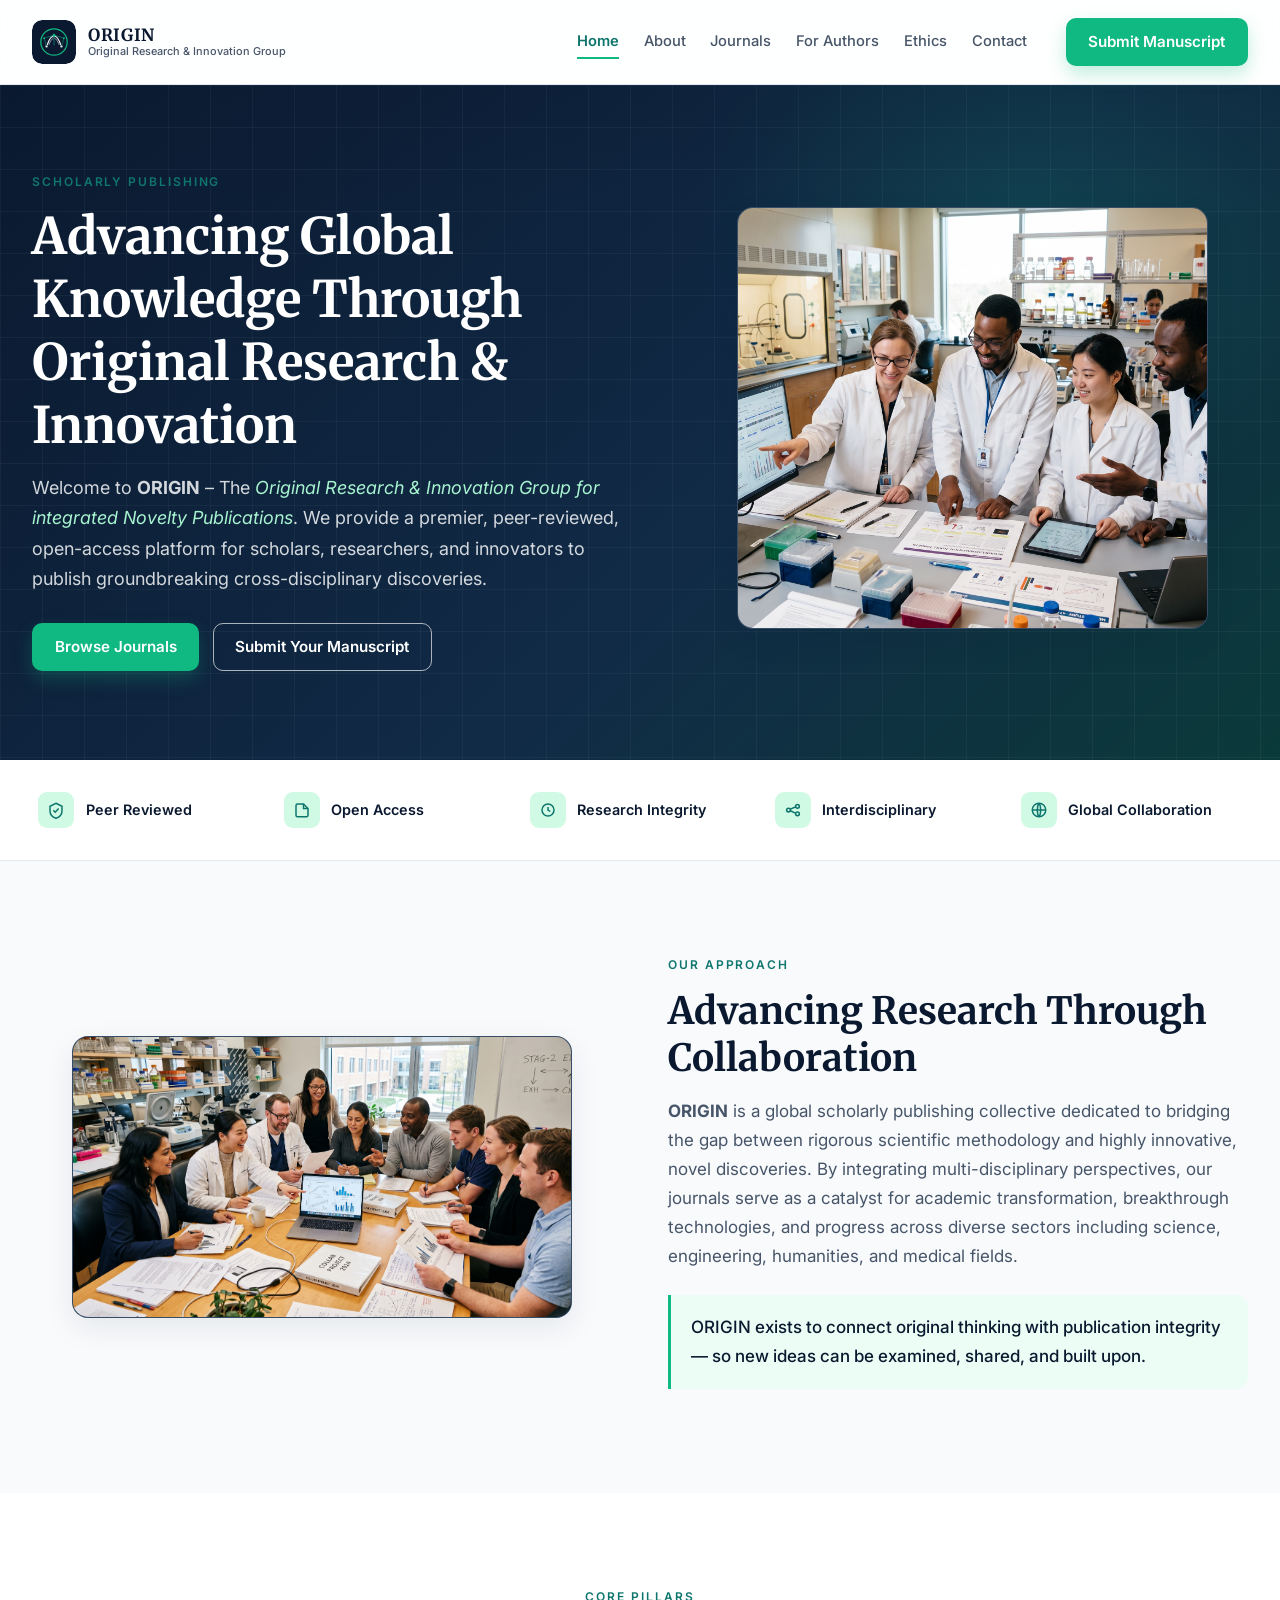
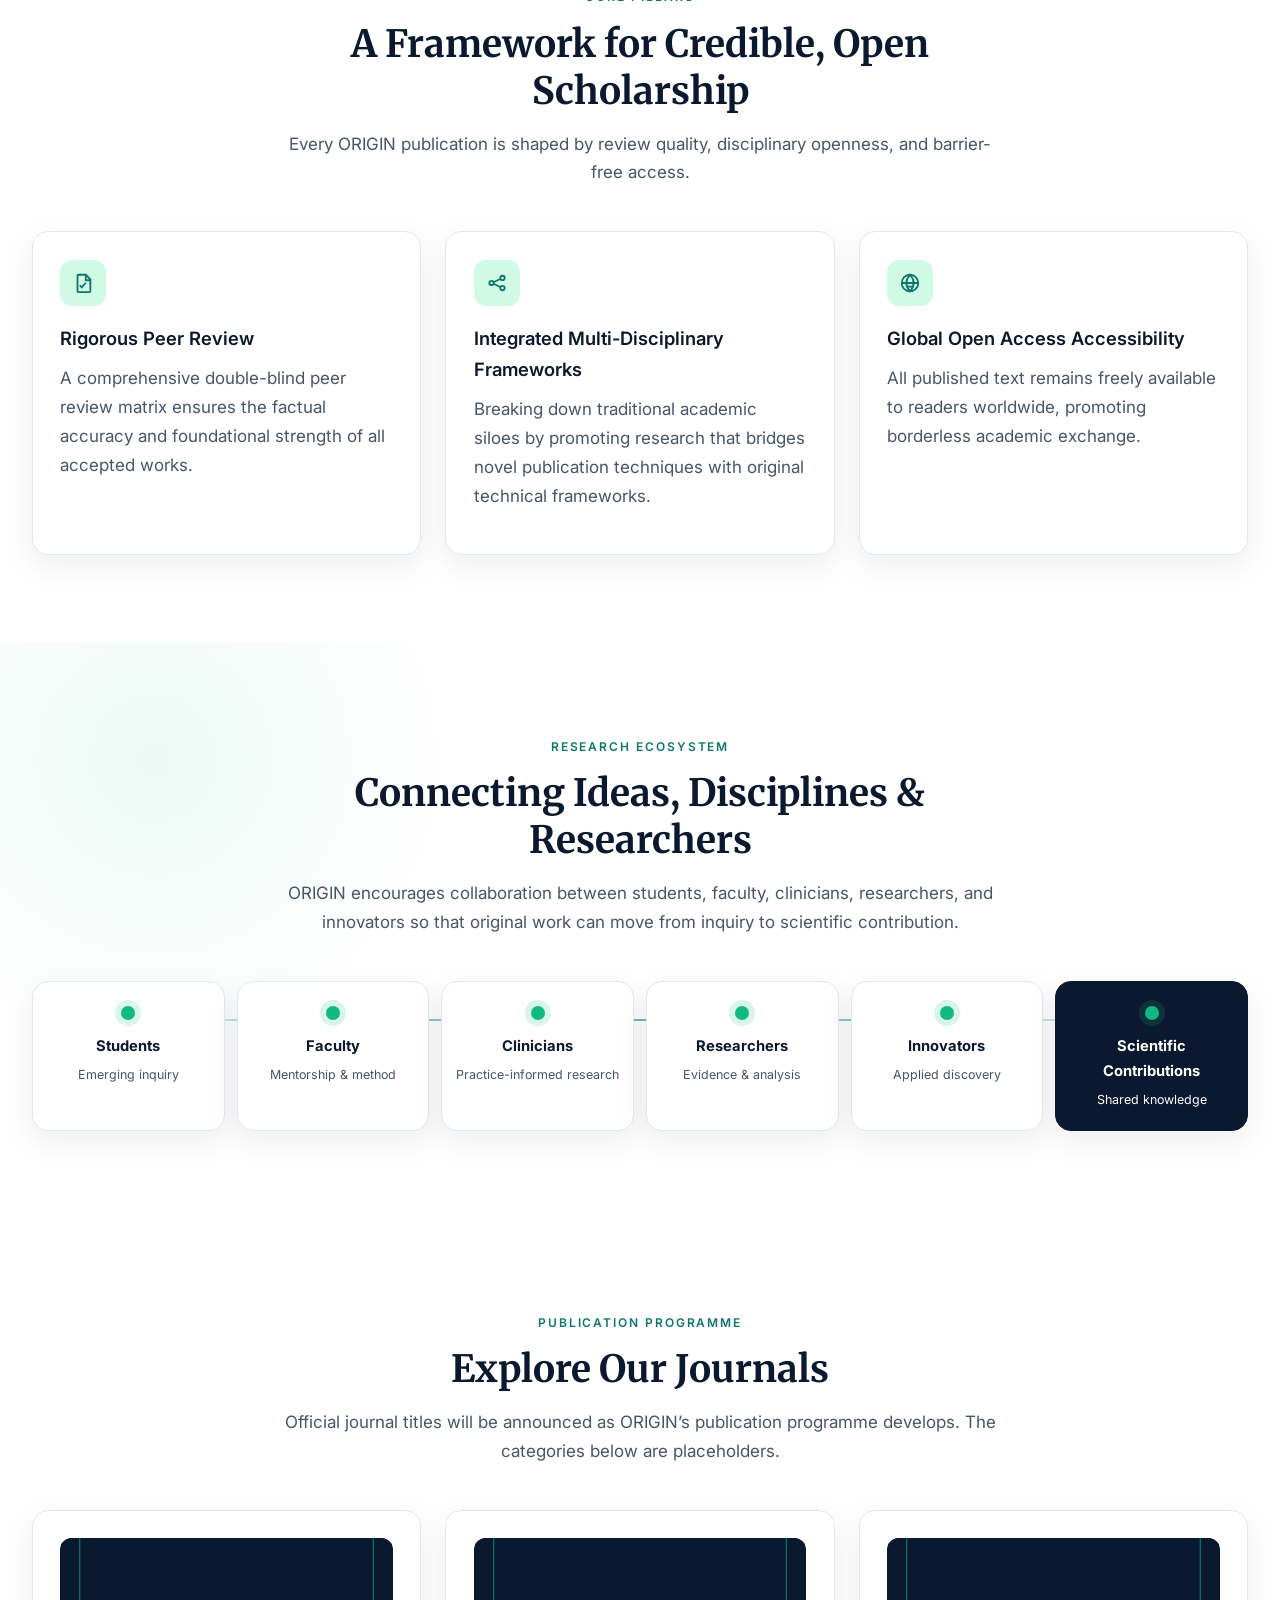
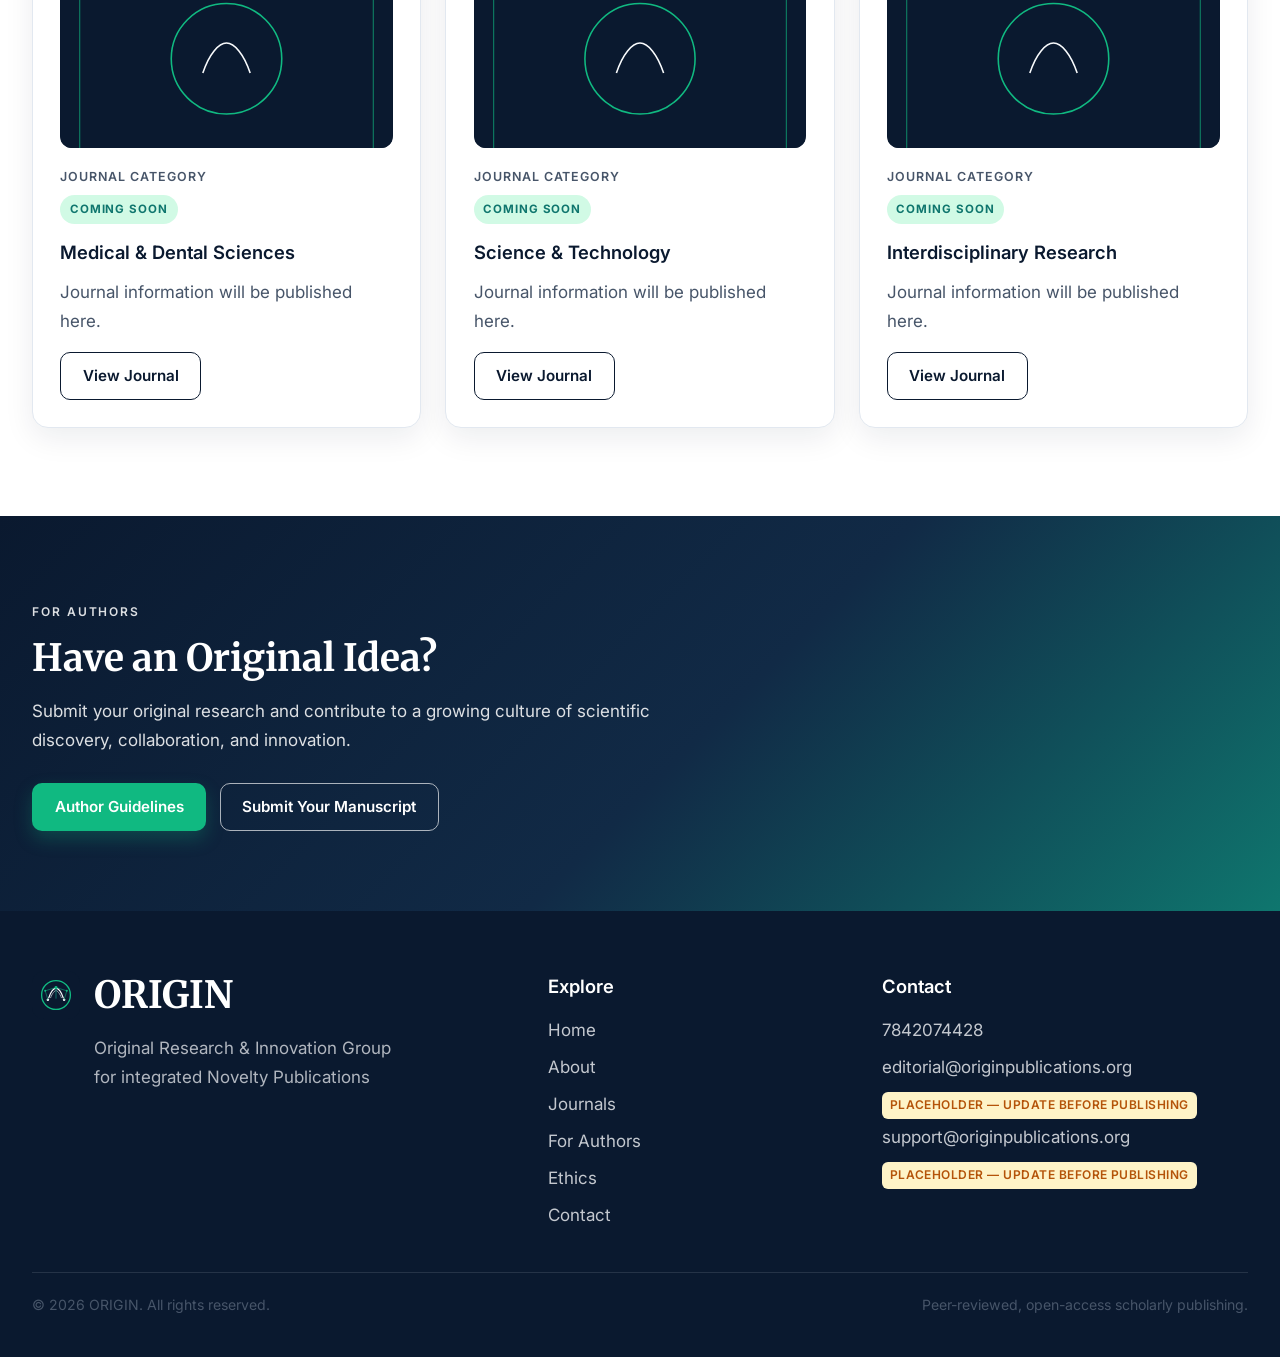
==== index.html @ 681a2d7b "first commit" ====
<!DOCTYPE html>
<html lang="en">
<head>
    <meta charset="UTF-8">
    <meta name="viewport" content="width=device-width, initial-scale=1.0">
    <title>ORIGIN | Original Research &amp; Innovation Group</title>
    <meta name="description" content="ORIGIN is a scholarly publishing collective dedicated to original research, interdisciplinary collaboration, and open-access publication.">
    <link rel="icon" href="assets/logo/origin-logo-placeholder.svg" type="image/svg+xml">
    <link rel="preconnect" href="https://fonts.googleapis.com">
    <link rel="preconnect" href="https://fonts.gstatic.com" crossorigin>
    <link href="https://fonts.googleapis.com/css2?family=Inter:wght@400;500;600;700&family=Merriweather:ital,wght@0,400;0,700;1,400&display=swap" rel="stylesheet">
    <link rel="stylesheet" href="css/style.css">
</head>
<body>
    <a class="skip-link" href="#main">Skip to content</a>
    <header class="site-header">
        <div class="container header-inner">
            <a class="brand" href="index.html">
                <img src="assets/logo/origin-logo-placeholder.svg" width="44" height="44" alt="ORIGIN logo">
                <span class="brand-text">
                    <span class="brand-name">ORIGIN</span>
                    <span class="brand-tagline">Original Research &amp; Innovation Group</span>
                </span>
            </a>
            <button class="nav-toggle" type="button" aria-controls="site-nav" aria-expanded="false" aria-label="Open menu">
                <span class="nav-toggle-bar"></span>
                <span class="nav-toggle-bar"></span>
                <span class="nav-toggle-bar"></span>
            </button>
            <nav class="site-nav" id="site-nav" aria-label="Primary">
                <ul class="nav-list">
                    <li><a href="index.html">Home</a></li>
                    <li><a href="about.html">About</a></li>
                    <li><a href="journals.html">Journals</a></li>
                    <li><a href="authors.html">For Authors</a></li>
                    <li><a href="ethics.html">Ethics</a></li>
                    <li><a href="contact.html">Contact</a></li>
                </ul>
                <a class="btn btn-primary nav-cta" href="contact.html">Submit Manuscript</a>
            </nav>
        </div>
    </header>
    <div class="nav-overlay" aria-hidden="true"></div>

    <main id="main">
        <section class="hero" aria-labelledby="hero-heading">
            <div class="container hero-grid">
                <div class="hero-copy">
                    <p class="eyebrow">Scholarly publishing</p>
                    <h1 id="hero-heading">Advancing Global Knowledge Through Original Research &amp; Innovation</h1>
                    <p class="lede">Welcome to <strong>ORIGIN</strong> – The <em>Original Research &amp; Innovation Group for integrated Novelty Publications</em>. We provide a premier, peer-reviewed, open-access platform for scholars, researchers, and innovators to publish groundbreaking cross-disciplinary discoveries.</p>
                    <div class="hero-actions">
                        <a class="btn btn-primary" href="journals.html">Browse Journals</a>
                        <a class="btn btn-secondary" href="contact.html">Submit Your Manuscript</a>
                    </div>
                </div>
                <div class="hero-visual">
                    <figure class="media-frame">
                        <img src="assets/images/hero-research.png" width="960" height="720" alt="International researchers collaborating in a modern scientific research environment, representing discovery, innovation and academic collaboration." loading="eager">
                    </figure>
                </div>
            </div>
        </section>

        <section class="trust-strip" aria-label="Publishing principles">
            <div class="container trust-grid">
                <div class="trust-item">
                    <span class="trust-icon" aria-hidden="true">
                        <svg viewBox="0 0 24 24" fill="none" stroke="currentColor" stroke-width="2"><path d="M12 3l8 4v6c0 5-3.5 8.5-8 10-4.5-1.5-8-5-8-10V7l8-4z"/><path d="M8.5 12.5l2.5 2.5 4.5-5"/></svg>
                    </span>
                    Peer Reviewed
                </div>
                <div class="trust-item">
                    <span class="trust-icon" aria-hidden="true">
                        <svg viewBox="0 0 24 24" fill="none" stroke="currentColor" stroke-width="2"><path d="M4 19V6a2 2 0 012-2h8l6 6v9a2 2 0 01-2 2H6a2 2 0 01-2-2z"/><path d="M14 4v6h6"/></svg>
                    </span>
                    Open Access
                </div>
                <div class="trust-item">
                    <span class="trust-icon" aria-hidden="true">
                        <svg viewBox="0 0 24 24" fill="none" stroke="currentColor" stroke-width="2"><circle cx="12" cy="12" r="8"/><path d="M12 8v4l3 2"/></svg>
                    </span>
                    Research Integrity
                </div>
                <div class="trust-item">
                    <span class="trust-icon" aria-hidden="true">
                        <svg viewBox="0 0 24 24" fill="none" stroke="currentColor" stroke-width="2"><circle cx="6" cy="12" r="2.5"/><circle cx="18" cy="7" r="2.5"/><circle cx="18" cy="17" r="2.5"/><path d="M8.3 11l7-3.2M8.3 13l7 3.2"/></svg>
                    </span>
                    Interdisciplinary
                </div>
                <div class="trust-item">
                    <span class="trust-icon" aria-hidden="true">
                        <svg viewBox="0 0 24 24" fill="none" stroke="currentColor" stroke-width="2"><circle cx="12" cy="12" r="9"/><path d="M3 12h18M12 3c3 3.5 3 14.5 0 18M12 3c-3 3.5-3 14.5 0 18"/></svg>
                    </span>
                    Global Collaboration
                </div>
            </div>
        </section>

        <section class="section" aria-labelledby="about-heading">
            <div class="container split">
                <figure class="media-frame reveal">
                    <img src="assets/images/collaboration.png" width="880" height="640" loading="lazy" alt="Researchers, faculty, clinicians and students collaborating around scientific documents and digital research tools.">
                </figure>
                <div class="reveal">
                    <p class="eyebrow">Our approach</p>
                    <h2 id="about-heading">Advancing Research Through Collaboration</h2>
                    <p><strong>ORIGIN</strong> is a global scholarly publishing collective dedicated to bridging the gap between rigorous scientific methodology and highly innovative, novel discoveries. By integrating multi-disciplinary perspectives, our journals serve as a catalyst for academic transformation, breakthrough technologies, and progress across diverse sectors including science, engineering, humanities, and medical fields.</p>
                    <p class="highlight-box">ORIGIN exists to connect original thinking with publication integrity — so new ideas can be examined, shared, and built upon.</p>
                </div>
            </div>
        </section>

        <section class="section section-alt" aria-labelledby="pillars-heading">
            <div class="container">
                <div class="section-header centered reveal">
                    <p class="eyebrow">Core pillars</p>
                    <h2 id="pillars-heading">A Framework for Credible, Open Scholarship</h2>
                    <p>Every ORIGIN publication is shaped by review quality, disciplinary openness, and barrier-free access.</p>
                </div>
                <div class="card-grid">
                    <article class="card reveal">
                        <div class="card-icon" aria-hidden="true">
                            <svg viewBox="0 0 24 24" fill="none" stroke="currentColor" stroke-width="2"><path d="M7 3h8l5 5v13a1 1 0 01-1 1H7a1 1 0 01-1-1V4a1 1 0 011-1z"/><path d="M15 3v6h6M8.5 14.5l2.2 2.2 4.3-5"/></svg>
                        </div>
                        <h3>Rigorous Peer Review</h3>
                        <p>A comprehensive double-blind peer review matrix ensures the factual accuracy and foundational strength of all accepted works.</p>
                    </article>
                    <article class="card reveal">
                        <div class="card-icon" aria-hidden="true">
                            <svg viewBox="0 0 24 24" fill="none" stroke="currentColor" stroke-width="2"><circle cx="6" cy="12" r="2.4"/><circle cx="18" cy="6.5" r="2.4"/><circle cx="18" cy="17.5" r="2.4"/><path d="M8.2 11.2l7.2-3.6M8.2 12.8l7.2 3.6"/></svg>
                        </div>
                        <h3>Integrated Multi-Disciplinary Frameworks</h3>
                        <p>Breaking down traditional academic siloes by promoting research that bridges novel publication techniques with original technical frameworks.</p>
                    </article>
                    <article class="card reveal">
                        <div class="card-icon" aria-hidden="true">
                            <svg viewBox="0 0 24 24" fill="none" stroke="currentColor" stroke-width="2"><circle cx="12" cy="12" r="9"/><path d="M3 12h18M12 3c2.8 3.2 4 7 4 9s-1.2 5.8-4 9c-2.8-3.2-4-7-4-9s1.2-5.8 4-9z"/><path d="M8 16h8"/></svg>
                        </div>
                        <h3>Global Open Access Accessibility</h3>
                        <p>All published text remains freely available to readers worldwide, promoting borderless academic exchange.</p>
                    </article>
                </div>
            </div>
        </section>

        <section class="section ecosystem" aria-labelledby="ecosystem-heading">
            <div class="container">
                <div class="section-header centered reveal">
                    <p class="eyebrow">Research ecosystem</p>
                    <h2 id="ecosystem-heading">Connecting Ideas, Disciplines &amp; Researchers</h2>
                    <p>ORIGIN encourages collaboration between students, faculty, clinicians, researchers, and innovators so that original work can move from inquiry to scientific contribution.</p>
                </div>
                <div class="network reveal" role="list">
                    <div class="node" role="listitem">
                        <span class="node-dot" aria-hidden="true"></span>
                        <strong>Students</strong>
                        <span>Emerging inquiry</span>
                    </div>
                    <div class="node" role="listitem">
                        <span class="node-dot" aria-hidden="true"></span>
                        <strong>Faculty</strong>
                        <span>Mentorship &amp; method</span>
                    </div>
                    <div class="node" role="listitem">
                        <span class="node-dot" aria-hidden="true"></span>
                        <strong>Clinicians</strong>
                        <span>Practice-informed research</span>
                    </div>
                    <div class="node" role="listitem">
                        <span class="node-dot" aria-hidden="true"></span>
                        <strong>Researchers</strong>
                        <span>Evidence &amp; analysis</span>
                    </div>
                    <div class="node" role="listitem">
                        <span class="node-dot" aria-hidden="true"></span>
                        <strong>Innovators</strong>
                        <span>Applied discovery</span>
                    </div>
                    <div class="node node-end" role="listitem">
                        <span class="node-dot" aria-hidden="true"></span>
                        <strong>Scientific Contributions</strong>
                        <span>Shared knowledge</span>
                    </div>
                </div>
            </div>
        </section>

        <section class="section section-alt" aria-labelledby="journals-heading">
            <div class="container">
                <div class="section-header centered reveal">
                    <p class="eyebrow">Publication programme</p>
                    <h2 id="journals-heading">Explore Our Journals</h2>
                    <p>Official journal titles will be announced as ORIGIN’s publication programme develops. The categories below are placeholders.</p>
                </div>
                <div class="card-grid">
                    <article class="card reveal">
                        <div class="journal-cover">
                            <img src="assets/images/journal-cover-placeholder.svg" width="420" height="560" loading="lazy" alt="Placeholder journal cover for Medical and Dental Sciences.">
                        </div>
                        <p class="card-meta">Journal category</p>
                        <span class="coming-soon">Coming Soon</span>
                        <h3>Medical &amp; Dental Sciences</h3>
                        <p>Journal information will be published here.</p>
                        <a class="btn btn-outline" href="journals.html">View Journal</a>
                    </article>
                    <article class="card reveal">
                        <div class="journal-cover">
                            <img src="assets/images/journal-cover-placeholder.svg" width="420" height="560" loading="lazy" alt="Placeholder journal cover for Science and Technology.">
                        </div>
                        <p class="card-meta">Journal category</p>
                        <span class="coming-soon">Coming Soon</span>
                        <h3>Science &amp; Technology</h3>
                        <p>Journal information will be published here.</p>
                        <a class="btn btn-outline" href="journals.html">View Journal</a>
                    </article>
                    <article class="card reveal">
                        <div class="journal-cover">
                            <img src="assets/images/journal-cover-placeholder.svg" width="420" height="560" loading="lazy" alt="Placeholder journal cover for Interdisciplinary Research.">
                        </div>
                        <p class="card-meta">Journal category</p>
                        <span class="coming-soon">Coming Soon</span>
                        <h3>Interdisciplinary Research</h3>
                        <p>Journal information will be published here.</p>
                        <a class="btn btn-outline" href="journals.html">View Journal</a>
                    </article>
                </div>
            </div>
        </section>

        <section class="cta-band" aria-labelledby="cta-heading">
            <div class="container reveal">
                <p class="eyebrow">For authors</p>
                <h2 id="cta-heading">Have an Original Idea?</h2>
                <p>Submit your original research and contribute to a growing culture of scientific discovery, collaboration, and innovation.</p>
                <div class="cta-actions">
                    <a class="btn btn-primary" href="authors.html">Author Guidelines</a>
                    <a class="btn btn-secondary" href="contact.html">Submit Your Manuscript</a>
                </div>
            </div>
        </section>
    </main>

    <footer class="site-footer">
        <div class="container footer-grid">
            <div>
                <div class="footer-brand">
                    <img src="assets/logo/origin-logo-placeholder.svg" width="48" height="48" alt="">
                    <div>
                        <h2>ORIGIN</h2>
                        <p>Original Research &amp; Innovation Group<br>for integrated Novelty Publications</p>
                    </div>
                </div>
            </div>
            <div>
                <h3>Explore</h3>
                <ul class="footer-links">
                    <li><a href="index.html">Home</a></li>
                    <li><a href="about.html">About</a></li>
                    <li><a href="journals.html">Journals</a></li>
                    <li><a href="authors.html">For Authors</a></li>
                    <li><a href="ethics.html">Ethics</a></li>
                    <li><a href="contact.html">Contact</a></li>
                </ul>
            </div>
            <div>
                <h3>Contact</h3>
                <ul class="footer-contact">
                    <li><a href="tel:7842074428">7842074428</a></li>
                    <li><a href="mailto:editorial@originpublications.org">editorial@originpublications.org</a> <span class="placeholder-note">Placeholder — update before publishing</span></li>
                    <li><a href="mailto:support@originpublications.org">support@originpublications.org</a> <span class="placeholder-note">Placeholder — update before publishing</span></li>
                </ul>
            </div>
        </div>
        <div class="container footer-bottom">
            <p>&copy; 2026 ORIGIN. All rights reserved.</p>
            <p>Peer-reviewed, open-access scholarly publishing.</p>
        </div>
    </footer>
    <script src="js/script.js"></script>
</body>
</html>
---- css/style.css ----
/* ==========================================================================
   ORIGIN — Original Research & Innovation Group
   Academic publishing design system
   ========================================================================== */

:root {
    --primary: #0A192F;
    --secondary: #112A46;
    --accent: #10B981;
    --teal: #0F766E;
    --background: #F8FAFC;
    --white: #FFFFFF;
    --text: #0F172A;
    --muted: #475569;
    --border: #E2E8F0;
    --accent-soft: #D1FAE5;
    --header-h: 84px;
    --radius: 16px;
    --shadow: 0 10px 30px rgba(10, 25, 47, 0.08);
    --shadow-hover: 0 16px 40px rgba(10, 25, 47, 0.14);
    --font-ui: "Inter", Arial, Helvetica, sans-serif;
    --font-editorial: "Merriweather", Georgia, serif;
    --max: 1680px;
    --ease: 0.22s ease;
}

*,
*::before,
*::after {
    box-sizing: border-box;
}

html {
    scroll-behavior: smooth;
    width: 100%;
    max-width: 100%;
}

body {
    margin: 0;
    font-family: var(--font-ui);
    font-size: 1.0625rem;
    line-height: 1.7;
    color: var(--text);
    background: var(--background);
    min-height: 100%;
    width: 100%;
    max-width: 100%;
}

img {
    max-width: 100%;
    height: auto;
    display: block;
}

a {
    color: var(--teal);
    text-decoration: none;
}

a:hover {
    color: var(--accent);
}

:focus-visible {
    outline: 3px solid var(--accent);
    outline-offset: 3px;
}

.skip-link {
    position: absolute;
    left: 1rem;
    top: -4rem;
    z-index: 2000;
    background: var(--accent);
    color: var(--primary);
    font-weight: 600;
    padding: 0.7rem 1rem;
    border-radius: 8px;
}

.skip-link:focus {
    top: 1rem;
    color: var(--primary);
}

.container {
    width: min(100% - 4rem, var(--max));
    margin-inline: auto;
    padding: 0;
}

.section {
    width: 100%;
    padding: 5.5rem 0;
}

.section-alt {
    background: var(--white);
}

.section-header {
    max-width: 720px;
    margin-bottom: 2.75rem;
}

.section-header.centered {
    margin-left: auto;
    margin-right: auto;
    text-align: center;
}

.eyebrow {
    display: inline-block;
    font-family: var(--font-ui);
    font-size: 0.75rem;
    font-weight: 600;
    letter-spacing: 0.16em;
    text-transform: uppercase;
    color: var(--teal);
    margin-bottom: 0.75rem;
}

h1,
h2,
.editorial {
    font-family: var(--font-editorial);
    font-weight: 700;
    line-height: 1.25;
    color: var(--primary);
}

h1 {
    font-size: clamp(2rem, 4vw, 3.15rem);
    margin: 0 0 1rem;
}

h2 {
    font-size: clamp(1.6rem, 3vw, 2.35rem);
    margin: 0 0 1rem;
}

h3 {
    font-family: var(--font-ui);
    font-size: 1.15rem;
    font-weight: 600;
    margin: 0 0 0.6rem;
    color: var(--primary);
}

p {
    margin: 0 0 1rem;
    color: var(--muted);
}

.lede {
    font-size: 1.125rem;
    max-width: 46rem;
}

/* --------------------------------------------------------------------------
   Buttons
   -------------------------------------------------------------------------- */

.btn {
    display: inline-flex;
    align-items: center;
    justify-content: center;
    gap: 0.5rem;
    min-height: 48px;
    padding: 0.75rem 1.35rem;
    border-radius: 10px;
    border: 1.5px solid transparent;
    font-family: var(--font-ui);
    font-size: 0.95rem;
    font-weight: 600;
    line-height: 1.2;
    cursor: pointer;
    transition: background var(--ease), color var(--ease), border-color var(--ease), transform var(--ease), box-shadow var(--ease);
}

.btn:hover {
    transform: translateY(-1px);
}

.btn-primary {
    background: var(--accent);
    color: var(--white);
    box-shadow: 0 8px 18px rgba(16, 185, 129, 0.25);
}

.btn-primary:hover {
    background: #059669;
    color: var(--white);
}

.btn-secondary {
    background: transparent;
    color: var(--white);
    border-color: rgba(255, 255, 255, 0.65);
}

.btn-secondary:hover {
    background: rgba(255, 255, 255, 0.08);
    color: var(--white);
}

.btn-outline {
    background: transparent;
    color: var(--primary);
    border-color: var(--primary);
}

.btn-outline:hover {
    background: var(--primary);
    color: var(--white);
}

.btn-ghost {
    background: var(--white);
    color: var(--primary);
    border-color: var(--border);
}

.hero-actions,
.cta-actions {
    display: flex;
    flex-wrap: wrap;
    gap: 0.85rem;
    margin-top: 1.75rem;
}

/* --------------------------------------------------------------------------
   Header
   -------------------------------------------------------------------------- */

.site-header {
    position: sticky;
    top: 0;
    z-index: 1200;
    width: 100%;
    min-height: var(--header-h);
    background: rgba(255, 255, 255, 0.86);
    backdrop-filter: blur(16px);
    -webkit-backdrop-filter: blur(16px);
    border-bottom: 1px solid var(--border);
}

.header-inner {
    display: flex;
    align-items: center;
    justify-content: space-between;
    gap: 1.5rem;
    min-height: var(--header-h);
}

.brand {
    display: flex;
    align-items: center;
    gap: 0.75rem;
    color: var(--primary);
    flex-shrink: 0;
}

.brand:hover {
    color: var(--primary);
}

.brand img,
.brand-mark {
    width: 44px;
    height: 44px;
    border-radius: 10px;
}

.brand-text {
    display: flex;
    flex-direction: column;
    line-height: 1.15;
}

.brand-name {
    font-family: var(--font-editorial);
    font-size: 1.05rem;
    font-weight: 700;
    letter-spacing: 0.04em;
}

.brand-tagline {
    font-size: 0.68rem;
    color: var(--muted);
    font-weight: 500;
    max-width: 14rem;
}

.nav-toggle {
    display: none;
    width: 44px;
    height: 44px;
    border: 1px solid var(--border);
    border-radius: 10px;
    background: var(--white);
    cursor: pointer;
    padding: 0;
    align-items: center;
    justify-content: center;
    flex-direction: column;
    gap: 5px;
}

.nav-toggle-bar {
    display: block;
    width: 18px;
    height: 2px;
    background: var(--primary);
    transition: transform var(--ease), opacity var(--ease);
}

.nav-toggle[aria-expanded="true"] .nav-toggle-bar:nth-child(1) {
    transform: translateY(7px) rotate(45deg);
}

.nav-toggle[aria-expanded="true"] .nav-toggle-bar:nth-child(2) {
    opacity: 0;
}

.nav-toggle[aria-expanded="true"] .nav-toggle-bar:nth-child(3) {
    transform: translateY(-7px) rotate(-45deg);
}

.site-nav {
    display: flex;
    align-items: center;
    gap: 1.75rem;
}

.nav-list {
    display: flex;
    align-items: center;
    gap: 0.15rem;
    list-style: none;
    margin: 0;
    padding: 0;
}

.nav-list a {
    position: relative;
    display: inline-block;
    padding: 0.55rem 0.7rem;
    color: var(--muted);
    font-size: 0.92rem;
    font-weight: 500;
}

.nav-list a::after {
    content: "";
    position: absolute;
    left: 0.7rem;
    right: 0.7rem;
    bottom: 0.3rem;
    height: 2px;
    background: var(--accent);
    transform: scaleX(0);
    transform-origin: left;
    transition: transform var(--ease);
}

.nav-list a:hover,
.nav-list a:focus-visible {
    color: var(--primary);
}

.nav-list a:hover::after,
.nav-list a[aria-current="page"]::after {
    transform: scaleX(1);
}

.nav-list a[aria-current="page"] {
    color: var(--teal);
    font-weight: 600;
}

.nav-cta {
    white-space: nowrap;
}

.nav-overlay {
    display: none;
}

/* --------------------------------------------------------------------------
   Page heroes
   -------------------------------------------------------------------------- */

.hero,
.page-hero {
    width: 100%;
    background:
        linear-gradient(180deg, rgba(10, 25, 47, 0.15), transparent 18%),
        radial-gradient(circle at 80% 20%, rgba(16, 185, 129, 0.16), transparent 28%),
        linear-gradient(135deg, var(--primary) 0%, var(--secondary) 58%, #0b3a3a 100%);
    color: var(--white);
}

.hero {
    min-height: 75vh;
    display: flex;
    align-items: center;
    padding: 4.5rem 0 5rem;
    position: relative;
    overflow: hidden;
}

.hero::before {
    content: "";
    position: absolute;
    inset: 0;
    background-image:
        linear-gradient(rgba(255, 255, 255, 0.04) 1px, transparent 1px),
        linear-gradient(90deg, rgba(255, 255, 255, 0.04) 1px, transparent 1px);
    background-size: 42px 42px;
    pointer-events: none;
}

.hero-grid {
    position: relative;
    display: grid;
    grid-template-columns: minmax(0, 1.05fr) minmax(0, 0.95fr);
    gap: 3.5rem;
    align-items: center;
}

.hero-grid > *,
.split > *,
.card,
.media-frame {
    min-width: 0;
}

.hero h1,
.page-hero h1 {
    color: var(--white);
}

.hero .lede,
.page-hero .lede {
    color: rgba(248, 250, 252, 0.84);
}

.hero em {
    font-style: italic;
    color: #a7f3d0;
}

.page-hero {
    padding: 4.25rem 0 3.5rem;
}

.page-hero .container {
    max-width: 980px;
}

/* --------------------------------------------------------------------------
   Media frames
   -------------------------------------------------------------------------- */

.media-frame {
    position: relative;
    border-radius: var(--radius);
    overflow: hidden;
    border: 1px solid rgba(226, 232, 240, 0.18);
    box-shadow: var(--shadow);
    background: var(--secondary);
}

.media-frame img {
    width: 100%;
    height: 100%;
    object-fit: cover;
    min-height: 280px;
    transition: transform 0.6s ease;
}

.media-frame:hover img {
    transform: scale(1.04);
}

.hero-visual .media-frame img {
    min-height: 420px;
}

/* --------------------------------------------------------------------------
   Trust strip
   -------------------------------------------------------------------------- */

.trust-strip {
    width: 100%;
    background: var(--white);
    border-bottom: 1px solid var(--border);
}

.trust-grid {
    display: grid;
    grid-template-columns: repeat(5, minmax(0, 1fr));
    gap: 0.75rem;
    padding: 1.35rem 0;
}

.trust-item {
    display: flex;
    align-items: center;
    gap: 0.7rem;
    padding: 0.65rem 0.4rem;
    font-size: 0.9rem;
    font-weight: 600;
    color: var(--primary);
}

.trust-icon {
    width: 36px;
    height: 36px;
    flex-shrink: 0;
    border-radius: 9px;
    background: var(--accent-soft);
    color: var(--teal);
    display: grid;
    place-items: center;
}

.trust-icon svg {
    width: 18px;
    height: 18px;
}

/* --------------------------------------------------------------------------
   Split / about
   -------------------------------------------------------------------------- */

.split {
    display: grid;
    grid-template-columns: minmax(0, 1fr) minmax(0, 1fr);
    gap: 3.5rem;
    align-items: center;
}

.highlight-box {
    margin-top: 1.5rem;
    padding: 1.15rem 1.25rem;
    border-left: 3px solid var(--accent);
    background: #ECFDF5;
    border-radius: 0 12px 12px 0;
    color: var(--primary);
    font-weight: 500;
}

/* --------------------------------------------------------------------------
   Cards
   -------------------------------------------------------------------------- */

.card-grid {
    display: grid;
    grid-template-columns: repeat(3, minmax(0, 1fr));
    gap: 1.5rem;
}

.card {
    background: var(--white);
    border: 1px solid var(--border);
    border-radius: var(--radius);
    box-shadow: var(--shadow);
    padding: 1.7rem;
    transition: transform var(--ease), box-shadow var(--ease);
}

.card:hover {
    transform: translateY(-4px);
    box-shadow: var(--shadow-hover);
}

.card-icon {
    width: 46px;
    height: 46px;
    border-radius: 12px;
    background: var(--accent-soft);
    color: var(--teal);
    display: grid;
    place-items: center;
    margin-bottom: 1.1rem;
}

.card-icon svg {
    width: 22px;
    height: 22px;
}

.coming-soon {
    display: inline-block;
    font-size: 0.72rem;
    font-weight: 700;
    letter-spacing: 0.08em;
    text-transform: uppercase;
    color: var(--teal);
    background: var(--accent-soft);
    padding: 0.28rem 0.6rem;
    border-radius: 999px;
    margin-bottom: 0.85rem;
}

.journal-cover {
    border-radius: 12px;
    overflow: hidden;
    margin-bottom: 1.1rem;
    background: var(--primary);
}

.journal-cover img {
    width: 100%;
    height: 210px;
    object-fit: cover;
}

.card-meta {
    font-size: 0.78rem;
    letter-spacing: 0.08em;
    text-transform: uppercase;
    color: var(--muted);
    font-weight: 600;
    margin-bottom: 0.35rem;
}

/* --------------------------------------------------------------------------
   Ecosystem network
   -------------------------------------------------------------------------- */

.ecosystem {
    background:
        radial-gradient(circle at 12% 20%, rgba(16, 185, 129, 0.08), transparent 24%),
        var(--white);
}

.network {
    display: grid;
    grid-template-columns: repeat(6, minmax(0, 1fr));
    gap: 0.75rem;
    position: relative;
}

.network::before {
    content: "";
    position: absolute;
    left: 4%;
    right: 4%;
    top: 38px;
    height: 2px;
    background: linear-gradient(90deg, transparent, var(--accent), var(--teal), var(--accent), transparent);
    opacity: 0.55;
}

.node {
    position: relative;
    z-index: 1;
    text-align: center;
    background: var(--white);
    border: 1px solid var(--border);
    border-radius: var(--radius);
    padding: 1.15rem 0.7rem 1.2rem;
    box-shadow: var(--shadow);
}

.node-dot {
    width: 14px;
    height: 14px;
    margin: 0 auto 0.85rem;
    border-radius: 50%;
    background: var(--accent);
    box-shadow: 0 0 0 6px rgba(16, 185, 129, 0.16);
}

.node strong {
    display: block;
    font-size: 0.92rem;
    color: var(--primary);
}

.node span {
    display: block;
    margin-top: 0.35rem;
    font-size: 0.78rem;
    color: var(--muted);
}

.node-end {
    background: var(--primary);
    border-color: var(--primary);
}

.node-end strong,
.node-end span {
    color: var(--white);
}

.node-end .node-dot {
    background: var(--accent);
}

/* --------------------------------------------------------------------------
   CTA band
   -------------------------------------------------------------------------- */

.cta-band {
    width: 100%;
    background:
        linear-gradient(135deg, var(--primary), var(--secondary) 55%, var(--teal));
    color: var(--white);
    padding: 5rem 0;
}

.cta-band h2,
.cta-band p {
    color: var(--white);
}

.cta-band p {
    opacity: 0.86;
    max-width: 40rem;
}

/* --------------------------------------------------------------------------
   Quotes / mission / vision
   -------------------------------------------------------------------------- */

.quote-card {
    background: var(--white);
    border: 1px solid var(--border);
    border-radius: var(--radius);
    box-shadow: var(--shadow);
    padding: 2.4rem 2.5rem;
    position: relative;
}

.quote-card::before {
    content: "“";
    font-family: var(--font-editorial);
    font-size: 5rem;
    line-height: 0.6;
    color: var(--accent);
    position: absolute;
    top: 1.4rem;
    left: 1.5rem;
    opacity: 0.7;
}

.quote-card blockquote {
    margin: 1.4rem 0 0;
    font-family: var(--font-editorial);
    font-size: clamp(1.25rem, 2.2vw, 1.65rem);
    line-height: 1.6;
    color: var(--primary);
}

.vision-band {
    width: 100%;
    background: var(--primary);
    color: var(--white);
    padding: 4.5rem 0;
}

.vision-band h2,
.vision-band p,
.vision-band blockquote {
    color: var(--white);
}

.vision-band .eyebrow {
    color: #6ee7b7;
}

.vision-band blockquote {
    margin: 0;
    font-family: var(--font-editorial);
    font-size: clamp(1.25rem, 2.2vw, 1.7rem);
    line-height: 1.6;
    max-width: 52rem;
}

.community-grid {
    display: grid;
    grid-template-columns: repeat(5, minmax(0, 1fr));
    gap: 1rem;
    margin-top: 2.4rem;
}

.community-card {
    background: var(--white);
    border: 1px solid var(--border);
    border-radius: var(--radius);
    padding: 1.35rem 1.1rem;
    text-align: center;
}

.community-card p {
    font-size: 0.9rem;
    margin: 0;
}

/* --------------------------------------------------------------------------
   Ethics
   -------------------------------------------------------------------------- */

.ethics-grid {
    display: grid;
    grid-template-columns: repeat(2, minmax(0, 1fr));
    gap: 1.25rem;
}

.ethics-note {
    margin-top: 2rem;
    padding: 1.2rem 1.3rem;
    border: 1px dashed var(--border);
    border-radius: var(--radius);
    background: #F1F5F9;
    font-style: italic;
}

/* --------------------------------------------------------------------------
   Authors process
   -------------------------------------------------------------------------- */

.checklist {
    display: grid;
    gap: 1rem;
}

.check-item {
    display: grid;
    grid-template-columns: 72px minmax(0, 1fr);
    gap: 1.2rem;
    align-items: start;
    background: var(--white);
    border: 1px solid var(--border);
    border-radius: var(--radius);
    padding: 1.3rem 1.4rem;
}

.check-num {
    font-family: var(--font-editorial);
    font-size: 1.5rem;
    color: var(--teal);
}

.process {
    display: grid;
    grid-template-columns: repeat(6, minmax(0, 1fr));
    gap: 0.7rem;
    list-style: none;
    margin: 0;
    padding: 0;
}

.process-step {
    background: var(--white);
    border: 1px solid var(--border);
    border-radius: var(--radius);
    padding: 1.15rem 0.9rem;
    text-align: center;
}

.process.is-visible .process-step {
    opacity: 1;
    transform: none;
}

.process.is-visible .process-step:nth-child(2) { transition-delay: 0.08s; }
.process.is-visible .process-step:nth-child(3) { transition-delay: 0.16s; }
.process.is-visible .process-step:nth-child(4) { transition-delay: 0.24s; }
.process.is-visible .process-step:nth-child(5) { transition-delay: 0.32s; }
.process.is-visible .process-step:nth-child(6) { transition-delay: 0.4s; }

.process-index {
    display: inline-grid;
    place-items: center;
    width: 34px;
    height: 34px;
    margin: 0 auto 0.7rem;
    border-radius: 50%;
    background: var(--accent-soft);
    color: var(--teal);
    font-weight: 700;
    font-size: 0.85rem;
}

.process-step strong {
    display: block;
    font-size: 0.92rem;
    color: var(--primary);
}

.process-step span {
    display: block;
    margin-top: 0.35rem;
    font-size: 0.78rem;
    color: var(--muted);
}

.info-card {
    border-left: 4px solid var(--accent);
}

/* --------------------------------------------------------------------------
   Contact
   -------------------------------------------------------------------------- */

.contact-layout {
    display: grid;
    grid-template-columns: minmax(0, 0.9fr) minmax(0, 1.1fr);
    gap: 2rem;
    align-items: start;
}

.contact-details {
    display: grid;
    gap: 1rem;
}

.placeholder-note {
    display: inline-block;
    margin-top: 0.4rem;
    font-size: 0.75rem;
    font-weight: 600;
    letter-spacing: 0.04em;
    text-transform: uppercase;
    color: #B45309;
    background: #FEF3C7;
    padding: 0.2rem 0.5rem;
    border-radius: 6px;
}

.form {
    display: grid;
    gap: 1rem;
}

.form-field {
    display: grid;
    gap: 0.4rem;
}

.form-field label {
    font-size: 0.88rem;
    font-weight: 600;
    color: var(--primary);
}

.form-field input,
.form-field textarea {
    width: 100%;
    border: 1px solid var(--border);
    border-radius: 10px;
    padding: 0.8rem 0.9rem;
    font: inherit;
    color: var(--text);
    background: var(--white);
}

.form-field textarea {
    min-height: 150px;
    resize: vertical;
}

.form-field input:focus-visible,
.form-field textarea:focus-visible {
    border-color: var(--accent);
}

.field-error {
    color: #B91C1C;
    font-size: 0.82rem;
    min-height: 1.1em;
}

.form-status {
    display: none;
    padding: 1rem 1.1rem;
    border-radius: 12px;
    background: #ECFDF5;
    border: 1px solid #A7F3D0;
    color: var(--primary);
}

.form-status.is-visible {
    display: block;
}

/* --------------------------------------------------------------------------
   Footer
   -------------------------------------------------------------------------- */

.site-footer {
    width: 100%;
    background: var(--primary);
    color: rgba(248, 250, 252, 0.78);
    padding: 3.75rem 0 1.5rem;
}

.footer-grid {
    display: grid;
    grid-template-columns: 1.3fr 0.8fr 1fr;
    gap: 2.5rem;
    padding-bottom: 2.4rem;
    border-bottom: 1px solid rgba(226, 232, 240, 0.12);
}

.site-footer h2,
.site-footer h3 {
    color: var(--white);
}

.footer-brand {
    display: flex;
    gap: 0.85rem;
    align-items: flex-start;
}

.footer-brand img {
    width: 48px;
    height: 48px;
    border-radius: 12px;
}

.footer-brand p {
    color: rgba(248, 250, 252, 0.7);
}

.footer-links,
.footer-contact {
    list-style: none;
    margin: 0;
    padding: 0;
}

.footer-links a,
.footer-contact a {
    color: rgba(248, 250, 252, 0.78);
    display: inline-block;
    padding: 0.25rem 0;
}

.footer-links a:hover,
.footer-contact a:hover {
    color: #6ee7b7;
}

.footer-contact li {
    overflow-wrap: anywhere;
}

.footer-bottom {
    display: flex;
    justify-content: space-between;
    gap: 1rem;
    flex-wrap: wrap;
    padding-top: 1.25rem;
    font-size: 0.88rem;
}

/* --------------------------------------------------------------------------
   Reveal
   -------------------------------------------------------------------------- */

.reveal.is-visible,
.process.is-visible .process-step {
    opacity: 1;
    transform: none;
}

@media (prefers-reduced-motion: no-preference) {
    .reveal {
        opacity: 0;
        transform: translateY(18px);
        transition: opacity 0.6s ease, transform 0.6s ease;
    }

    .process-step {
        opacity: 0;
        transform: translateY(16px);
        transition: opacity 0.55s ease, transform 0.55s ease;
    }
}

body.nav-open {
    overflow: hidden;
}

/* --------------------------------------------------------------------------
   Responsive
   -------------------------------------------------------------------------- */

@media (max-width: 1100px) {
    .contact-layout,
    .footer-grid {
        grid-template-columns: 1fr;
    }

    .community-grid,
    .network,
    .process {
        grid-template-columns: repeat(3, minmax(0, 1fr));
    }

    .network::before {
        display: none;
    }

    .hero-visual .media-frame img {
        min-height: 320px;
    }
}

@media (max-width: 900px) {
    .hero-grid,
    .split {
        grid-template-columns: 1fr;
    }
}

@media (max-width: 860px) {
    .nav-toggle {
        display: inline-flex;
        z-index: 1201;
    }

    .nav-overlay {
        display: block;
        position: fixed;
        inset: 0;
        background: rgba(10, 25, 47, 0.45);
        opacity: 0;
        pointer-events: none;
        transition: opacity 0.25s ease;
        z-index: 1100;
    }

    .nav-overlay.is-open {
        opacity: 1;
        pointer-events: auto;
    }

    .site-nav {
        position: fixed;
        top: 0;
        right: 0;
        width: 0;
        height: 100vh;
        background: var(--white);
        flex-direction: column;
        align-items: stretch;
        gap: 0;
        padding: 6rem 0 2rem;
        overflow: hidden;
        transform: none;
        transition: width 0.28s ease, padding 0.28s ease, visibility 0s linear 0.28s;
        box-shadow: none;
        z-index: 1200;
        visibility: hidden;
        pointer-events: none;
    }

    .site-nav.is-open {
        width: min(86vw, 360px);
        padding: 6rem 1.4rem 2rem;
        visibility: visible;
        pointer-events: auto;
        box-shadow: -12px 0 40px rgba(10, 25, 47, 0.18);
        transition: width 0.28s ease, padding 0.28s ease, visibility 0s;
    }

    .nav-list {
        flex-direction: column;
        align-items: stretch;
        gap: 0.2rem;
    }

    .nav-list a {
        padding: 0.85rem 0.4rem;
        font-size: 1.05rem;
    }

    .nav-cta {
        margin-top: 1rem;
        width: 100%;
    }

    .brand-tagline {
        display: none;
    }

    .card-grid,
    .trust-grid,
    .ethics-grid {
        grid-template-columns: 1fr 1fr;
    }
}

@media (max-width: 640px) {
    .section {
        padding: 3.5rem 0;
    }

    .hero {
        min-height: 0;
        padding: 2.8rem 0 3.2rem;
    }

    .card-grid,
    .trust-grid,
    .ethics-grid,
    .community-grid,
    .network,
    .process {
        grid-template-columns: 1fr;
    }

    .check-item {
        grid-template-columns: 1fr;
        gap: 0.4rem;
    }

    .hero-visual .media-frame img,
    .media-frame img {
        min-height: 220px;
    }

    .quote-card {
        padding: 1.6rem 1.2rem;
    }

    .footer-grid {
        gap: 1.6rem;
    }
}

@media (prefers-reduced-motion: reduce) {
    html {
        scroll-behavior: auto;
    }

    *,
    *::before,
    *::after {
        animation: none !important;
        transition: none !important;
    }

    .reveal,
    .process-step {
        opacity: 1;
        transform: none;
    }
}
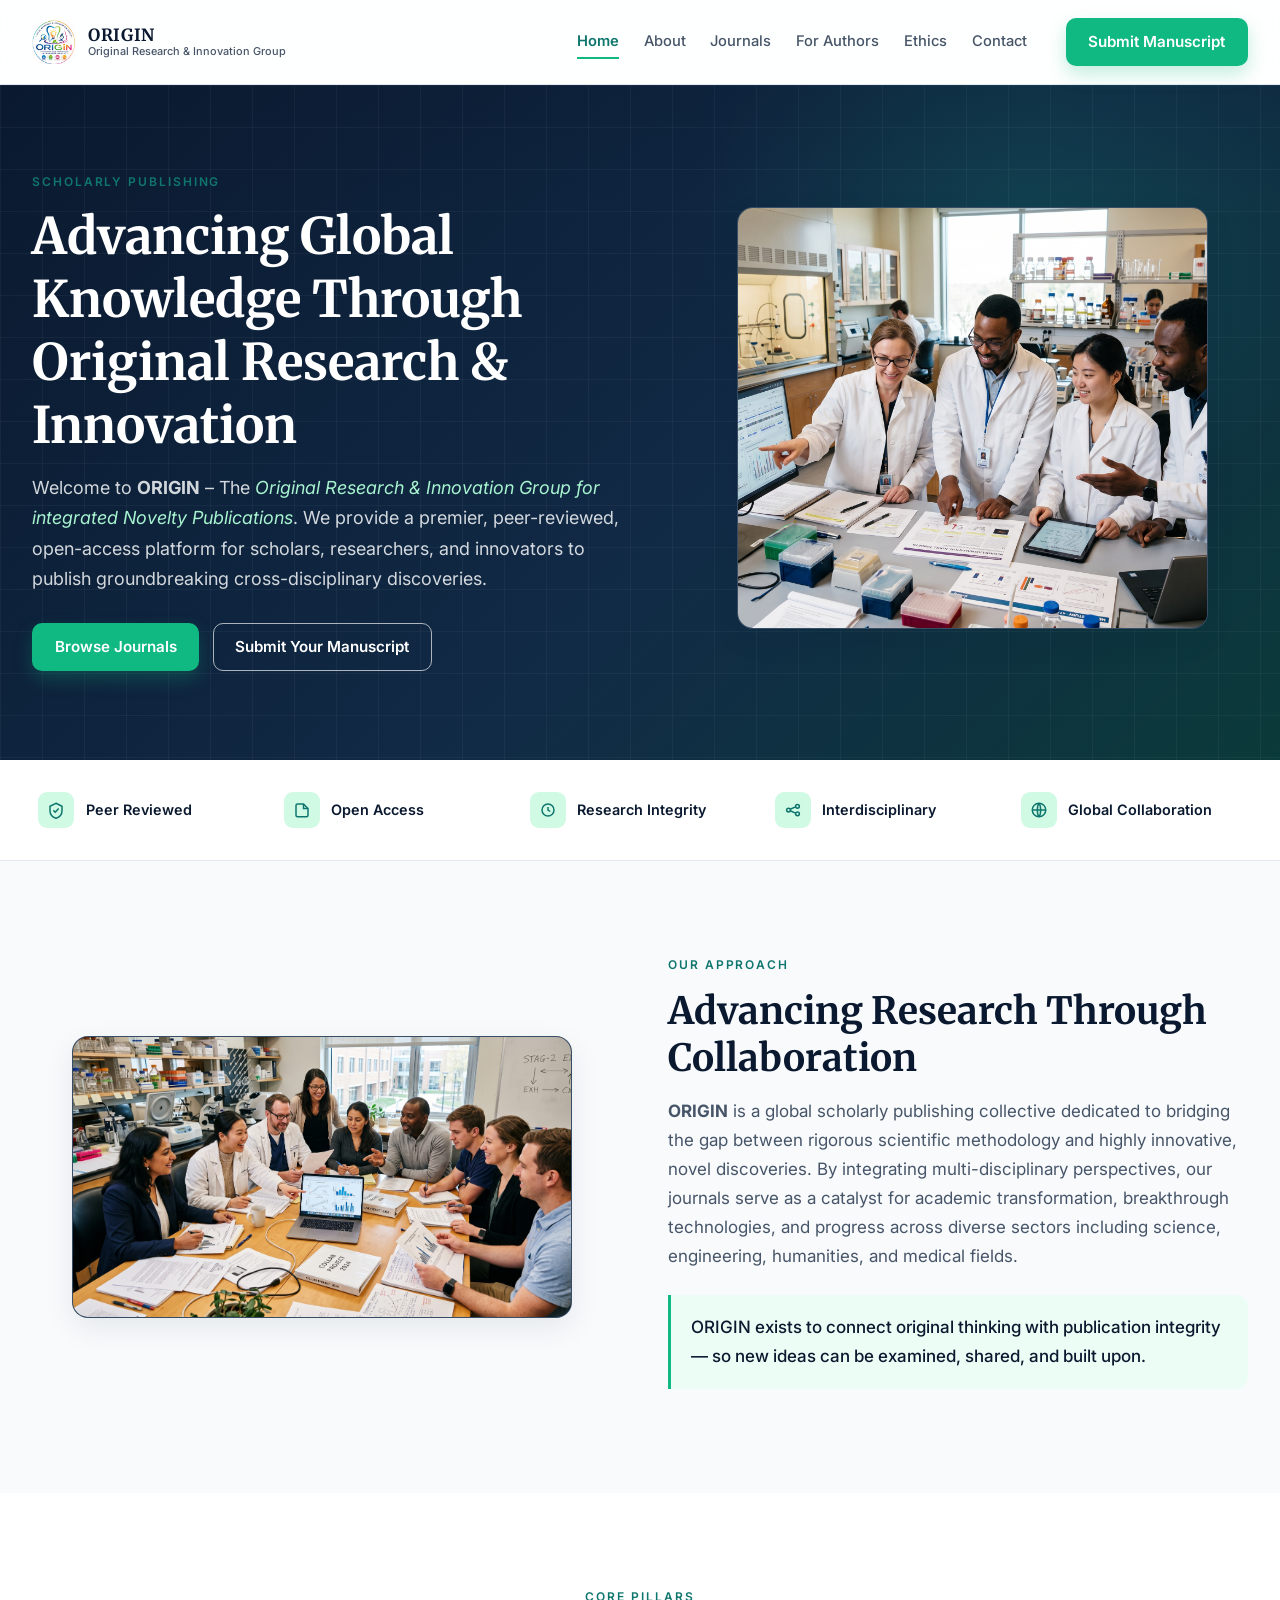
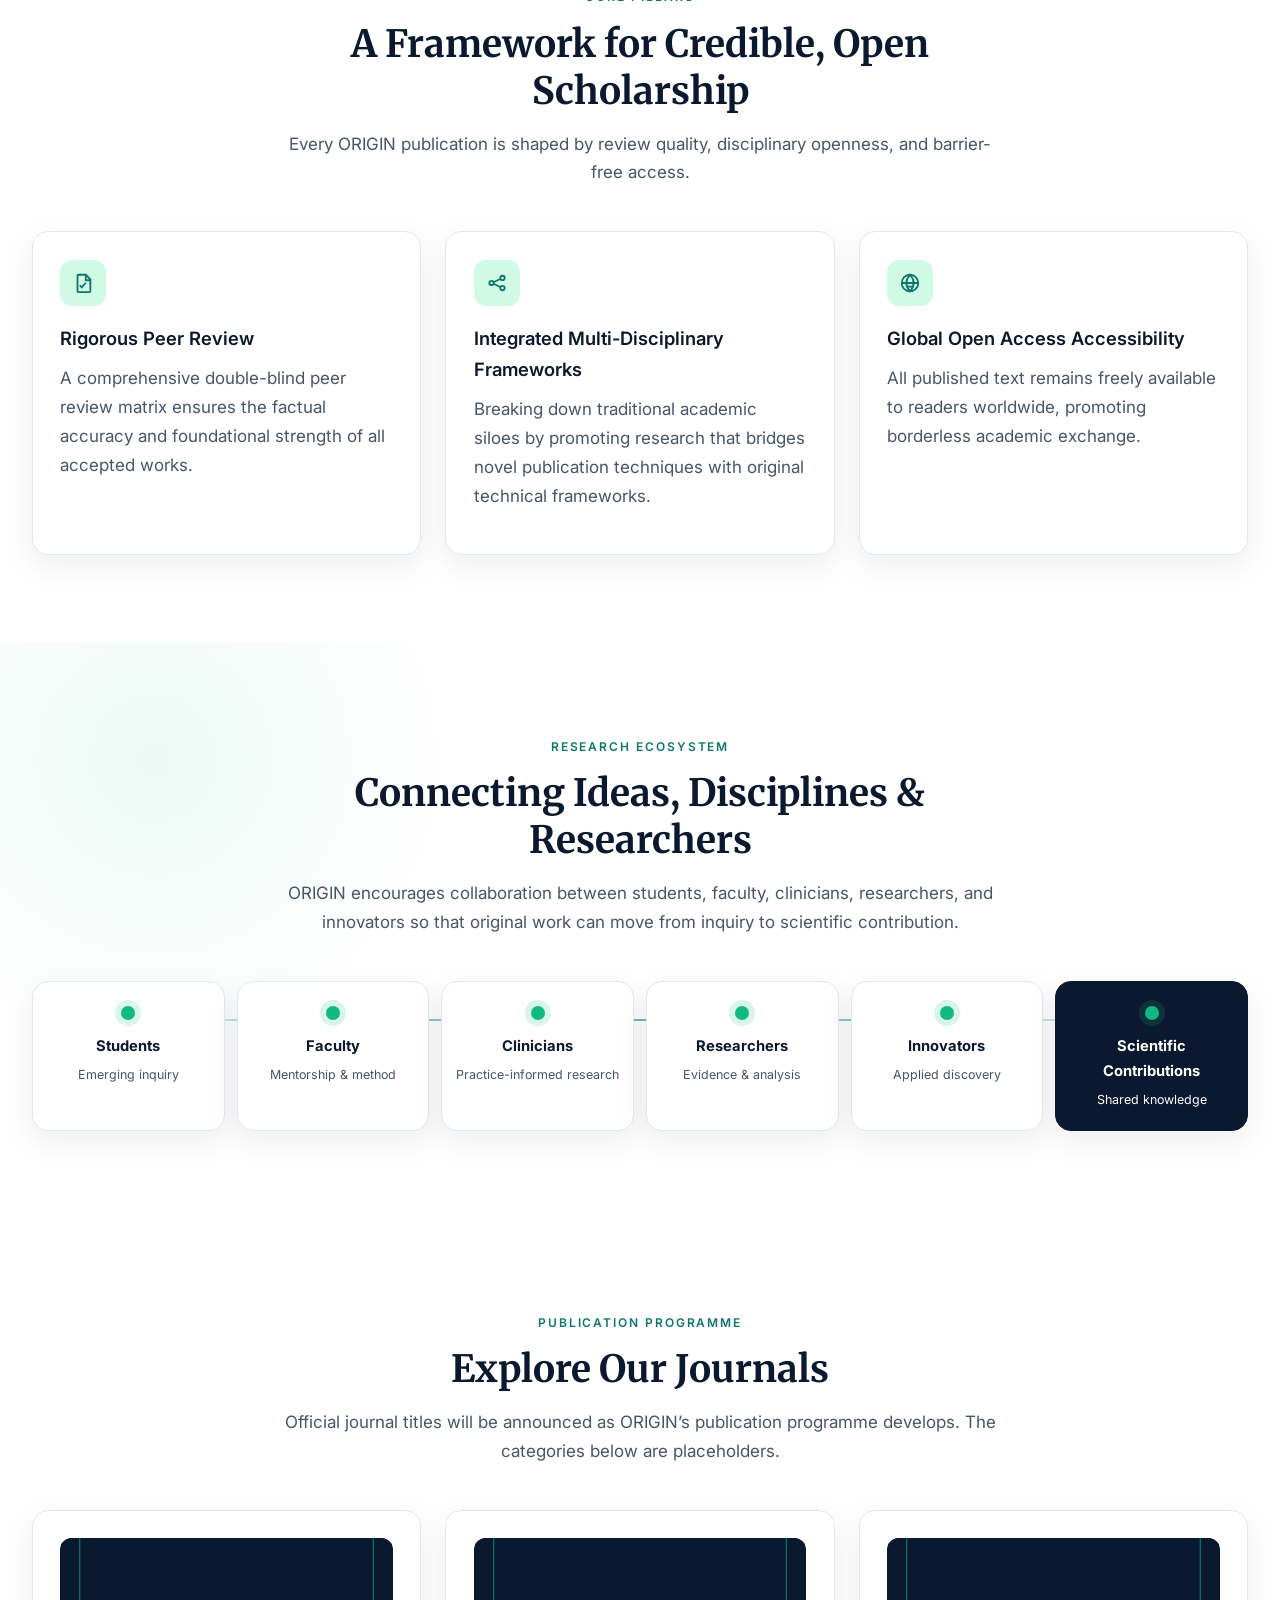
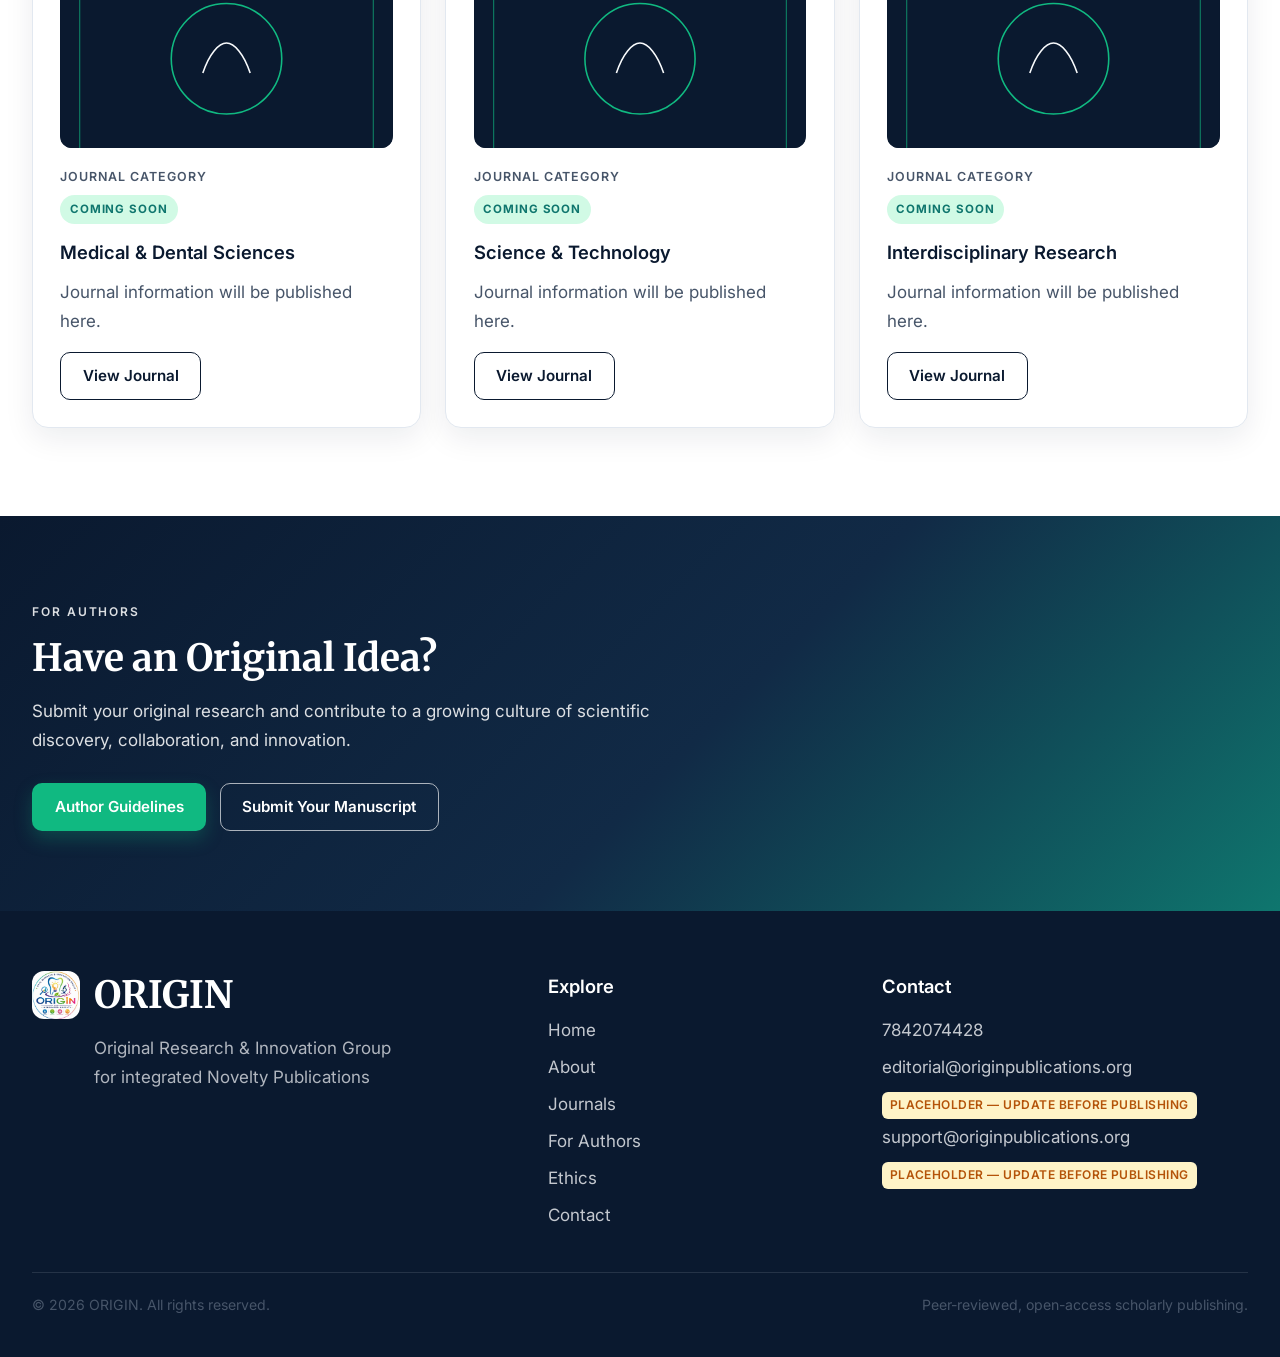
==== commit 83c3a74a: "Fix logo asset references and deployment" ====
--- a/index.html
+++ b/index.html
@@ -5,7 +5,7 @@
     <meta name="viewport" content="width=device-width, initial-scale=1.0">
     <title>ORIGIN | Original Research &amp; Innovation Group</title>
     <meta name="description" content="ORIGIN is a scholarly publishing collective dedicated to original research, interdisciplinary collaboration, and open-access publication.">
-    <link rel="icon" href="assets/logo/origin-logo-placeholder.svg" type="image/svg+xml">
+    <link rel="icon" href="assets/logo/origin-logo-placeholder.jpeg" type="image/jpeg">
     <link rel="preconnect" href="https://fonts.googleapis.com">
     <link rel="preconnect" href="https://fonts.gstatic.com" crossorigin>
     <link href="https://fonts.googleapis.com/css2?family=Inter:wght@400;500;600;700&family=Merriweather:ital,wght@0,400;0,700;1,400&display=swap" rel="stylesheet">
@@ -16,7 +16,7 @@
     <header class="site-header">
         <div class="container header-inner">
             <a class="brand" href="index.html">
-                <img src="assets/logo/origin-logo-placeholder.svg" width="44" height="44" alt="ORIGIN logo">
+                <img src="assets/logo/origin-logo-placeholder.jpeg" width="44" height="44" alt="ORIGIN logo">
                 <span class="brand-text">
                     <span class="brand-name">ORIGIN</span>
                     <span class="brand-tagline">Original Research &amp; Innovation Group</span>
@@ -245,7 +245,7 @@
         <div class="container footer-grid">
             <div>
                 <div class="footer-brand">
-                    <img src="assets/logo/origin-logo-placeholder.svg" width="48" height="48" alt="">
+                    <img src="assets/logo/origin-logo-placeholder.jpeg" width="48" height="48" alt="">
                     <div>
                         <h2>ORIGIN</h2>
                         <p>Original Research &amp; Innovation Group<br>for integrated Novelty Publications</p>
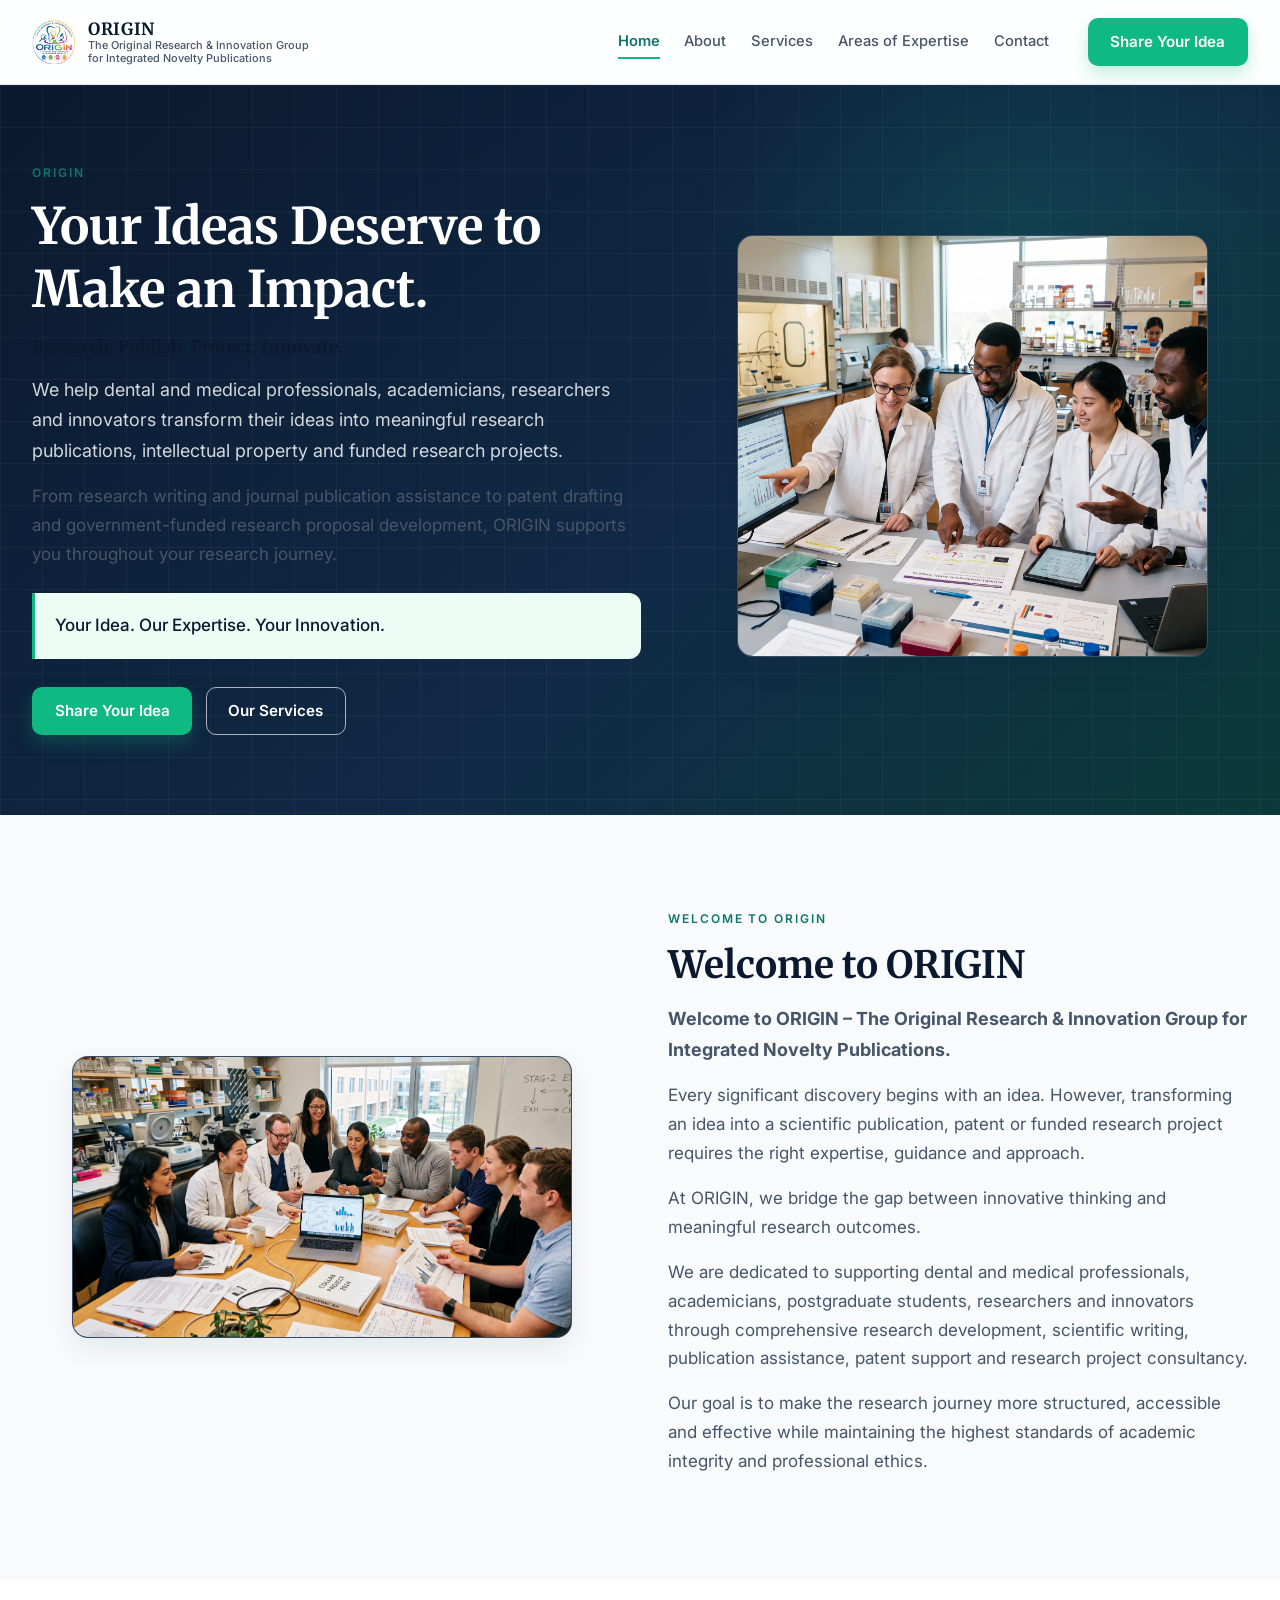
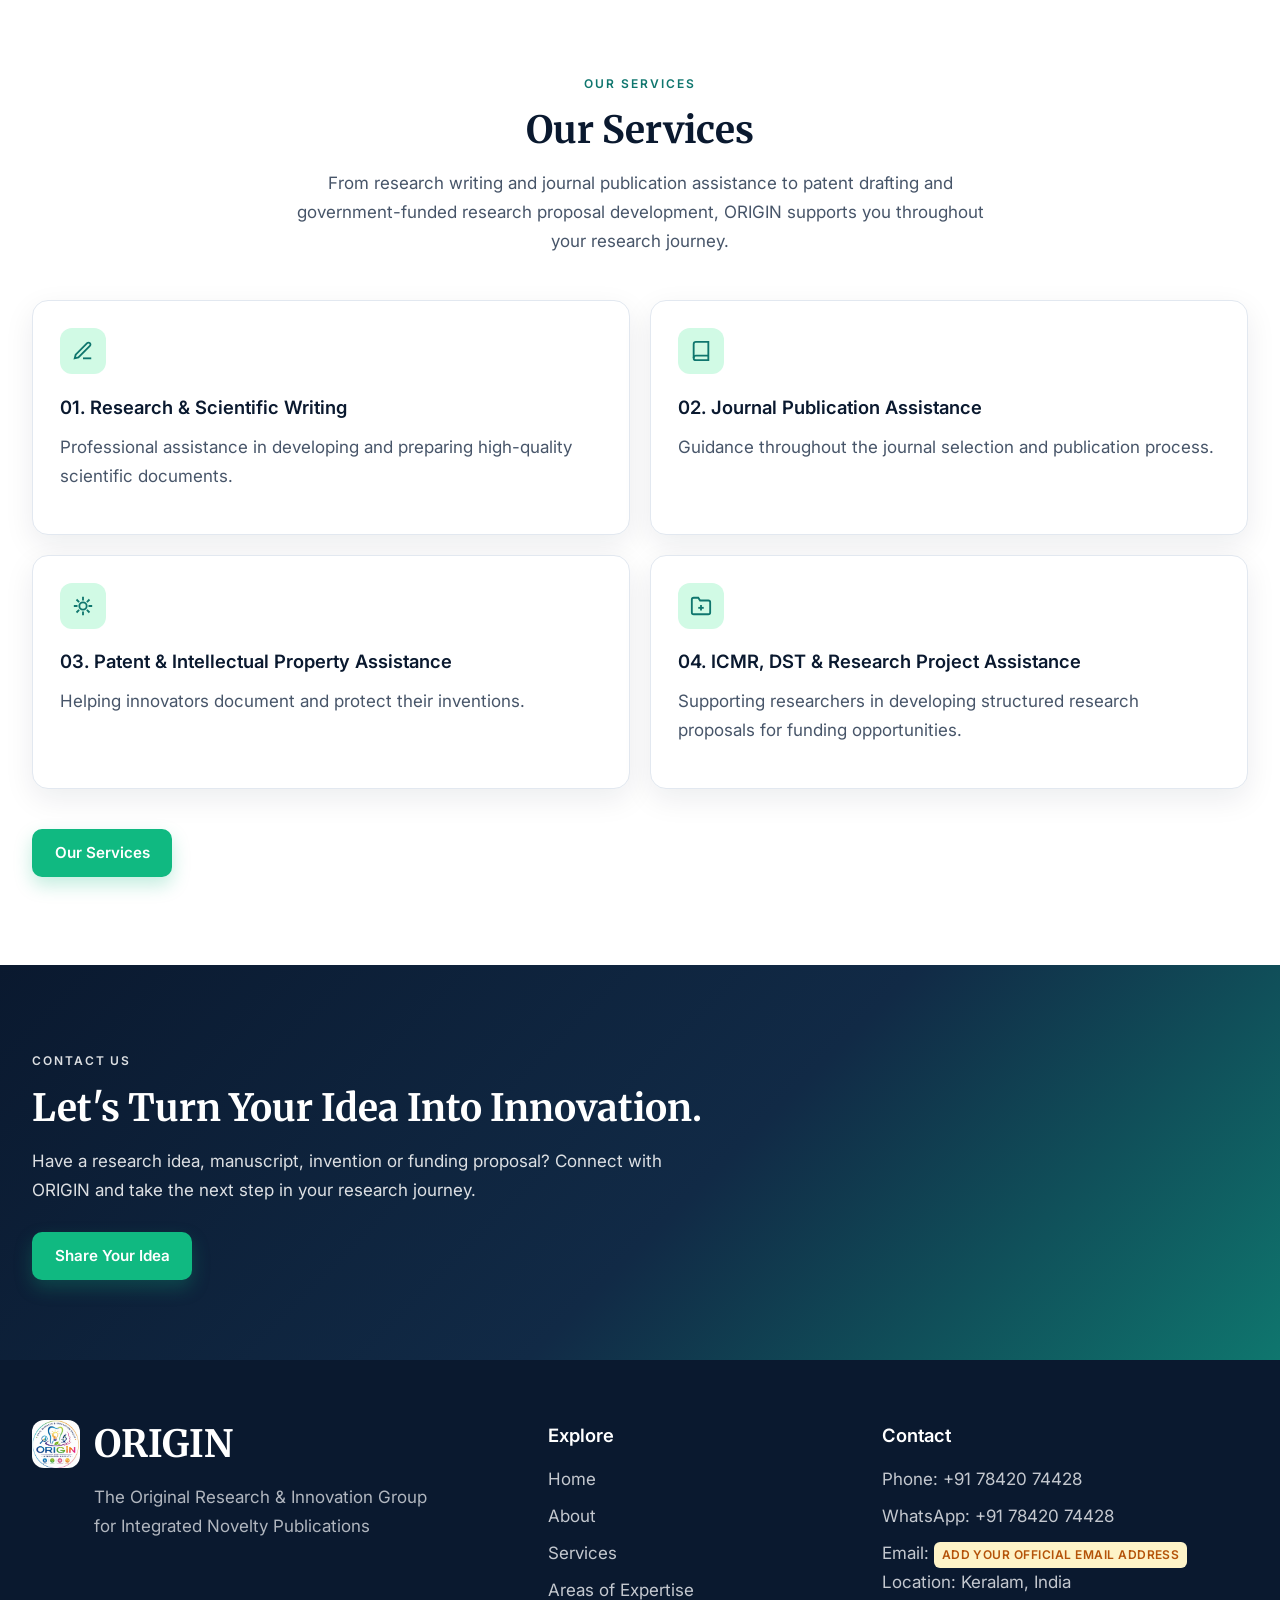
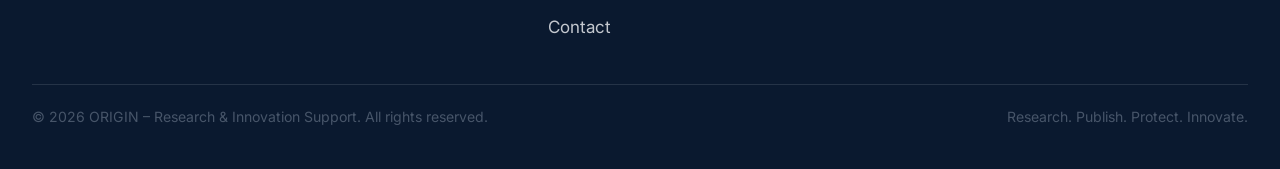
==== commit ec7b3977: "Update ORIGIN website pages and styling" ====
--- a/index.html
+++ b/index.html
@@ -3,8 +3,11 @@
 <head>
     <meta charset="UTF-8">
     <meta name="viewport" content="width=device-width, initial-scale=1.0">
-    <title>ORIGIN | Original Research &amp; Innovation Group</title>
-    <meta name="description" content="ORIGIN is a scholarly publishing collective dedicated to original research, interdisciplinary collaboration, and open-access publication.">
+    <title>ORIGIN | The Original Research &amp; Innovation Group for Integrated Novelty Publications</title>
+    <meta name="description" content="At ORIGIN, we bridge the gap between innovative thinking and meaningful research outcomes for dental and medical professionals, academicians, researchers and innovators.">
+    <meta property="og:title" content="ORIGIN | The Original Research &amp; Innovation Group for Integrated Novelty Publications">
+    <meta property="og:description" content="At ORIGIN, we bridge the gap between innovative thinking and meaningful research outcomes for dental and medical professionals, academicians, researchers and innovators.">
+    <meta property="og:type" content="website">
     <link rel="icon" href="assets/logo/origin-logo-placeholder.jpeg" type="image/jpeg">
     <link rel="preconnect" href="https://fonts.googleapis.com">
     <link rel="preconnect" href="https://fonts.gstatic.com" crossorigin>
@@ -19,7 +22,7 @@
                 <img src="assets/logo/origin-logo-placeholder.jpeg" width="44" height="44" alt="ORIGIN logo">
                 <span class="brand-text">
                     <span class="brand-name">ORIGIN</span>
-                    <span class="brand-tagline">Original Research &amp; Innovation Group</span>
+                    <span class="brand-tagline">The Original Research &amp; Innovation Group for Integrated Novelty Publications</span>
                 </span>
             </a>
             <button class="nav-toggle" type="button" aria-controls="site-nav" aria-expanded="false" aria-label="Open menu">
@@ -29,14 +32,13 @@
             </button>
             <nav class="site-nav" id="site-nav" aria-label="Primary">
                 <ul class="nav-list">
-                    <li><a href="index.html">Home</a></li>
+                    <li><a href="index.html" aria-current="page">Home</a></li>
                     <li><a href="about.html">About</a></li>
-                    <li><a href="journals.html">Journals</a></li>
-                    <li><a href="authors.html">For Authors</a></li>
-                    <li><a href="ethics.html">Ethics</a></li>
+                    <li><a href="services.html">Services</a></li>
+                    <li><a href="expertise.html">Areas of Expertise</a></li>
                     <li><a href="contact.html">Contact</a></li>
                 </ul>
-                <a class="btn btn-primary nav-cta" href="contact.html">Submit Manuscript</a>
+                <a class="btn btn-primary nav-cta" href="contact.html">Share Your Idea</a>
             </nav>
         </div>
     </header>
@@ -46,196 +48,92 @@
         <section class="hero" aria-labelledby="hero-heading">
             <div class="container hero-grid">
                 <div class="hero-copy">
-                    <p class="eyebrow">Scholarly publishing</p>
-                    <h1 id="hero-heading">Advancing Global Knowledge Through Original Research &amp; Innovation</h1>
-                    <p class="lede">Welcome to <strong>ORIGIN</strong> – The <em>Original Research &amp; Innovation Group for integrated Novelty Publications</em>. We provide a premier, peer-reviewed, open-access platform for scholars, researchers, and innovators to publish groundbreaking cross-disciplinary discoveries.</p>
+                    <p class="eyebrow">ORIGIN</p>
+                    <h1 id="hero-heading">Your Ideas Deserve to Make an Impact.</h1>
+                    <p class="editorial">Research. Publish. Protect. Innovate.</p>
+                    <p class="lede">We help dental and medical professionals, academicians, researchers and innovators transform their ideas into meaningful research publications, intellectual property and funded research projects.</p>
+                    <p>From research writing and journal publication assistance to patent drafting and government-funded research proposal development, ORIGIN supports you throughout your research journey.</p>
+                    <p class="highlight-box">Your Idea. Our Expertise. Your Innovation.</p>
                     <div class="hero-actions">
-                        <a class="btn btn-primary" href="journals.html">Browse Journals</a>
-                        <a class="btn btn-secondary" href="contact.html">Submit Your Manuscript</a>
+                        <a class="btn btn-primary" href="contact.html">Share Your Idea</a>
+                        <a class="btn btn-secondary" href="services.html">Our Services</a>
                     </div>
                 </div>
                 <div class="hero-visual">
                     <figure class="media-frame">
-                        <img src="assets/images/hero-research.png" width="960" height="720" alt="International researchers collaborating in a modern scientific research environment, representing discovery, innovation and academic collaboration." loading="eager">
+                        <img src="assets/images/hero-research.png" width="960" height="720" alt="Researchers and innovators collaborating in a modern scientific research environment." loading="eager">
                     </figure>
                 </div>
             </div>
         </section>
 
-        <section class="trust-strip" aria-label="Publishing principles">
-            <div class="container trust-grid">
-                <div class="trust-item">
-                    <span class="trust-icon" aria-hidden="true">
-                        <svg viewBox="0 0 24 24" fill="none" stroke="currentColor" stroke-width="2"><path d="M12 3l8 4v6c0 5-3.5 8.5-8 10-4.5-1.5-8-5-8-10V7l8-4z"/><path d="M8.5 12.5l2.5 2.5 4.5-5"/></svg>
-                    </span>
-                    Peer Reviewed
-                </div>
-                <div class="trust-item">
-                    <span class="trust-icon" aria-hidden="true">
-                        <svg viewBox="0 0 24 24" fill="none" stroke="currentColor" stroke-width="2"><path d="M4 19V6a2 2 0 012-2h8l6 6v9a2 2 0 01-2 2H6a2 2 0 01-2-2z"/><path d="M14 4v6h6"/></svg>
-                    </span>
-                    Open Access
-                </div>
-                <div class="trust-item">
-                    <span class="trust-icon" aria-hidden="true">
-                        <svg viewBox="0 0 24 24" fill="none" stroke="currentColor" stroke-width="2"><circle cx="12" cy="12" r="8"/><path d="M12 8v4l3 2"/></svg>
-                    </span>
-                    Research Integrity
-                </div>
-                <div class="trust-item">
-                    <span class="trust-icon" aria-hidden="true">
-                        <svg viewBox="0 0 24 24" fill="none" stroke="currentColor" stroke-width="2"><circle cx="6" cy="12" r="2.5"/><circle cx="18" cy="7" r="2.5"/><circle cx="18" cy="17" r="2.5"/><path d="M8.3 11l7-3.2M8.3 13l7 3.2"/></svg>
-                    </span>
-                    Interdisciplinary
-                </div>
-                <div class="trust-item">
-                    <span class="trust-icon" aria-hidden="true">
-                        <svg viewBox="0 0 24 24" fill="none" stroke="currentColor" stroke-width="2"><circle cx="12" cy="12" r="9"/><path d="M3 12h18M12 3c3 3.5 3 14.5 0 18M12 3c-3 3.5-3 14.5 0 18"/></svg>
-                    </span>
-                    Global Collaboration
+        <section class="section" aria-labelledby="welcome-heading">
+            <div class="container split">
+                <figure class="media-frame reveal">
+                    <img src="assets/images/collaboration.png" width="880" height="640" loading="lazy" alt="Researchers, faculty, clinicians and innovators collaborating around research development and documentation.">
+                </figure>
+                <div class="reveal">
+                    <p class="eyebrow">Welcome to ORIGIN</p>
+                    <h2 id="welcome-heading">Welcome to ORIGIN</h2>
+                    <p class="lede"><strong>Welcome to ORIGIN – The Original Research &amp; Innovation Group for Integrated Novelty Publications.</strong></p>
+                    <p>Every significant discovery begins with an idea. However, transforming an idea into a scientific publication, patent or funded research project requires the right expertise, guidance and approach.</p>
+                    <p>At ORIGIN, we bridge the gap between innovative thinking and meaningful research outcomes.</p>
+                    <p>We are dedicated to supporting dental and medical professionals, academicians, postgraduate students, researchers and innovators through comprehensive research development, scientific writing, publication assistance, patent support and research project consultancy.</p>
+                    <p>Our goal is to make the research journey more structured, accessible and effective while maintaining the highest standards of academic integrity and professional ethics.</p>
                 </div>
             </div>
         </section>
 
-        <section class="section" aria-labelledby="about-heading">
-            <div class="container split">
-                <figure class="media-frame reveal">
-                    <img src="assets/images/collaboration.png" width="880" height="640" loading="lazy" alt="Researchers, faculty, clinicians and students collaborating around scientific documents and digital research tools.">
-                </figure>
-                <div class="reveal">
-                    <p class="eyebrow">Our approach</p>
-                    <h2 id="about-heading">Advancing Research Through Collaboration</h2>
-                    <p><strong>ORIGIN</strong> is a global scholarly publishing collective dedicated to bridging the gap between rigorous scientific methodology and highly innovative, novel discoveries. By integrating multi-disciplinary perspectives, our journals serve as a catalyst for academic transformation, breakthrough technologies, and progress across diverse sectors including science, engineering, humanities, and medical fields.</p>
-                    <p class="highlight-box">ORIGIN exists to connect original thinking with publication integrity — so new ideas can be examined, shared, and built upon.</p>
-                </div>
-            </div>
-        </section>
-
-        <section class="section section-alt" aria-labelledby="pillars-heading">
+        <section class="section section-alt" aria-labelledby="services-overview-heading">
             <div class="container">
                 <div class="section-header centered reveal">
-                    <p class="eyebrow">Core pillars</p>
-                    <h2 id="pillars-heading">A Framework for Credible, Open Scholarship</h2>
-                    <p>Every ORIGIN publication is shaped by review quality, disciplinary openness, and barrier-free access.</p>
+                    <p class="eyebrow">Our Services</p>
+                    <h2 id="services-overview-heading">Our Services</h2>
+                    <p>From research writing and journal publication assistance to patent drafting and government-funded research proposal development, ORIGIN supports you throughout your research journey.</p>
                 </div>
-                <div class="card-grid">
+                <div class="ethics-grid">
                     <article class="card reveal">
                         <div class="card-icon" aria-hidden="true">
-                            <svg viewBox="0 0 24 24" fill="none" stroke="currentColor" stroke-width="2"><path d="M7 3h8l5 5v13a1 1 0 01-1 1H7a1 1 0 01-1-1V4a1 1 0 011-1z"/><path d="M15 3v6h6M8.5 14.5l2.2 2.2 4.3-5"/></svg>
+                            <svg viewBox="0 0 24 24" fill="none" stroke="currentColor" stroke-width="2"><path d="M12 20h9"/><path d="M16.5 3.5a2.121 2.121 0 0 1 3 3L7 19l-4 1 1-4L16.5 3.5z"/></svg>
                         </div>
-                        <h3>Rigorous Peer Review</h3>
-                        <p>A comprehensive double-blind peer review matrix ensures the factual accuracy and foundational strength of all accepted works.</p>
+                        <h3>01. Research &amp; Scientific Writing</h3>
+                        <p>Professional assistance in developing and preparing high-quality scientific documents.</p>
                     </article>
                     <article class="card reveal">
                         <div class="card-icon" aria-hidden="true">
-                            <svg viewBox="0 0 24 24" fill="none" stroke="currentColor" stroke-width="2"><circle cx="6" cy="12" r="2.4"/><circle cx="18" cy="6.5" r="2.4"/><circle cx="18" cy="17.5" r="2.4"/><path d="M8.2 11.2l7.2-3.6M8.2 12.8l7.2 3.6"/></svg>
+                            <svg viewBox="0 0 24 24" fill="none" stroke="currentColor" stroke-width="2"><path d="M4 19.5A2.5 2.5 0 0 1 6.5 17H20"/><path d="M6.5 2H20v20H6.5A2.5 2.5 0 0 1 4 19.5v-15A2.5 2.5 0 0 1 6.5 2z"/></svg>
                         </div>
-                        <h3>Integrated Multi-Disciplinary Frameworks</h3>
-                        <p>Breaking down traditional academic siloes by promoting research that bridges novel publication techniques with original technical frameworks.</p>
+                        <h3>02. Journal Publication Assistance</h3>
+                        <p>Guidance throughout the journal selection and publication process.</p>
                     </article>
                     <article class="card reveal">
                         <div class="card-icon" aria-hidden="true">
-                            <svg viewBox="0 0 24 24" fill="none" stroke="currentColor" stroke-width="2"><circle cx="12" cy="12" r="9"/><path d="M3 12h18M12 3c2.8 3.2 4 7 4 9s-1.2 5.8-4 9c-2.8-3.2-4-7-4-9s1.2-5.8 4-9z"/><path d="M8 16h8"/></svg>
+                            <svg viewBox="0 0 24 24" fill="none" stroke="currentColor" stroke-width="2"><path d="M12 2v4M12 18v4M4.93 4.93l2.83 2.83M16.24 16.24l2.83 2.83M2 12h4M18 12h4M4.93 19.07l2.83-2.83M16.24 7.76l2.83-2.83"/><circle cx="12" cy="12" r="4"/></svg>
                         </div>
-                        <h3>Global Open Access Accessibility</h3>
-                        <p>All published text remains freely available to readers worldwide, promoting borderless academic exchange.</p>
+                        <h3>03. Patent &amp; Intellectual Property Assistance</h3>
+                        <p>Helping innovators document and protect their inventions.</p>
+                    </article>
+                    <article class="card reveal">
+                        <div class="card-icon" aria-hidden="true">
+                            <svg viewBox="0 0 24 24" fill="none" stroke="currentColor" stroke-width="2"><path d="M22 19a2 2 0 0 1-2 2H4a2 2 0 0 1-2-2V5a2 2 0 0 1 2-2h5l2 3h9a2 2 0 0 1 2 2z"/><line x1="12" y1="11" x2="12" y2="17"/><line x1="9" y1="14" x2="15" y2="14"/></svg>
+                        </div>
+                        <h3>04. ICMR, DST &amp; Research Project Assistance</h3>
+                        <p>Supporting researchers in developing structured research proposals for funding opportunities.</p>
                     </article>
                 </div>
-            </div>
-        </section>
-
-        <section class="section ecosystem" aria-labelledby="ecosystem-heading">
-            <div class="container">
-                <div class="section-header centered reveal">
-                    <p class="eyebrow">Research ecosystem</p>
-                    <h2 id="ecosystem-heading">Connecting Ideas, Disciplines &amp; Researchers</h2>
-                    <p>ORIGIN encourages collaboration between students, faculty, clinicians, researchers, and innovators so that original work can move from inquiry to scientific contribution.</p>
-                </div>
-                <div class="network reveal" role="list">
-                    <div class="node" role="listitem">
-                        <span class="node-dot" aria-hidden="true"></span>
-                        <strong>Students</strong>
-                        <span>Emerging inquiry</span>
-                    </div>
-                    <div class="node" role="listitem">
-                        <span class="node-dot" aria-hidden="true"></span>
-                        <strong>Faculty</strong>
-                        <span>Mentorship &amp; method</span>
-                    </div>
-                    <div class="node" role="listitem">
-                        <span class="node-dot" aria-hidden="true"></span>
-                        <strong>Clinicians</strong>
-                        <span>Practice-informed research</span>
-                    </div>
-                    <div class="node" role="listitem">
-                        <span class="node-dot" aria-hidden="true"></span>
-                        <strong>Researchers</strong>
-                        <span>Evidence &amp; analysis</span>
-                    </div>
-                    <div class="node" role="listitem">
-                        <span class="node-dot" aria-hidden="true"></span>
-                        <strong>Innovators</strong>
-                        <span>Applied discovery</span>
-                    </div>
-                    <div class="node node-end" role="listitem">
-                        <span class="node-dot" aria-hidden="true"></span>
-                        <strong>Scientific Contributions</strong>
-                        <span>Shared knowledge</span>
-                    </div>
-                </div>
-            </div>
-        </section>
-
-        <section class="section section-alt" aria-labelledby="journals-heading">
-            <div class="container">
-                <div class="section-header centered reveal">
-                    <p class="eyebrow">Publication programme</p>
-                    <h2 id="journals-heading">Explore Our Journals</h2>
-                    <p>Official journal titles will be announced as ORIGIN’s publication programme develops. The categories below are placeholders.</p>
-                </div>
-                <div class="card-grid">
-                    <article class="card reveal">
-                        <div class="journal-cover">
-                            <img src="assets/images/journal-cover-placeholder.svg" width="420" height="560" loading="lazy" alt="Placeholder journal cover for Medical and Dental Sciences.">
-                        </div>
-                        <p class="card-meta">Journal category</p>
-                        <span class="coming-soon">Coming Soon</span>
-                        <h3>Medical &amp; Dental Sciences</h3>
-                        <p>Journal information will be published here.</p>
-                        <a class="btn btn-outline" href="journals.html">View Journal</a>
-                    </article>
-                    <article class="card reveal">
-                        <div class="journal-cover">
-                            <img src="assets/images/journal-cover-placeholder.svg" width="420" height="560" loading="lazy" alt="Placeholder journal cover for Science and Technology.">
-                        </div>
-                        <p class="card-meta">Journal category</p>
-                        <span class="coming-soon">Coming Soon</span>
-                        <h3>Science &amp; Technology</h3>
-                        <p>Journal information will be published here.</p>
-                        <a class="btn btn-outline" href="journals.html">View Journal</a>
-                    </article>
-                    <article class="card reveal">
-                        <div class="journal-cover">
-                            <img src="assets/images/journal-cover-placeholder.svg" width="420" height="560" loading="lazy" alt="Placeholder journal cover for Interdisciplinary Research.">
-                        </div>
-                        <p class="card-meta">Journal category</p>
-                        <span class="coming-soon">Coming Soon</span>
-                        <h3>Interdisciplinary Research</h3>
-                        <p>Journal information will be published here.</p>
-                        <a class="btn btn-outline" href="journals.html">View Journal</a>
-                    </article>
+                <div class="hero-actions centered reveal" style="text-align: center; margin-top: 2.5rem;">
+                    <a class="btn btn-primary" href="services.html">Our Services</a>
                 </div>
             </div>
         </section>
 
         <section class="cta-band" aria-labelledby="cta-heading">
             <div class="container reveal">
-                <p class="eyebrow">For authors</p>
-                <h2 id="cta-heading">Have an Original Idea?</h2>
-                <p>Submit your original research and contribute to a growing culture of scientific discovery, collaboration, and innovation.</p>
+                <p class="eyebrow">Contact Us</p>
+                <h2 id="cta-heading">Let's Turn Your Idea Into Innovation.</h2>
+                <p>Have a research idea, manuscript, invention or funding proposal? Connect with ORIGIN and take the next step in your research journey.</p>
                 <div class="cta-actions">
-                    <a class="btn btn-primary" href="authors.html">Author Guidelines</a>
-                    <a class="btn btn-secondary" href="contact.html">Submit Your Manuscript</a>
+                    <a class="btn btn-primary" href="contact.html">Share Your Idea</a>
                 </div>
             </div>
         </section>
@@ -245,10 +143,10 @@
         <div class="container footer-grid">
             <div>
                 <div class="footer-brand">
-                    <img src="assets/logo/origin-logo-placeholder.jpeg" width="48" height="48" alt="">
+                    <img src="assets/logo/origin-logo-placeholder.jpeg" width="48" height="48" alt="ORIGIN logo">
                     <div>
                         <h2>ORIGIN</h2>
-                        <p>Original Research &amp; Innovation Group<br>for integrated Novelty Publications</p>
+                        <p>The Original Research &amp; Innovation Group<br>for Integrated Novelty Publications</p>
                     </div>
                 </div>
             </div>
@@ -257,26 +155,26 @@
                 <ul class="footer-links">
                     <li><a href="index.html">Home</a></li>
                     <li><a href="about.html">About</a></li>
-                    <li><a href="journals.html">Journals</a></li>
-                    <li><a href="authors.html">For Authors</a></li>
-                    <li><a href="ethics.html">Ethics</a></li>
+                    <li><a href="services.html">Services</a></li>
+                    <li><a href="expertise.html">Areas of Expertise</a></li>
                     <li><a href="contact.html">Contact</a></li>
                 </ul>
             </div>
             <div>
                 <h3>Contact</h3>
                 <ul class="footer-contact">
-                    <li><a href="tel:7842074428">7842074428</a></li>
-                    <li><a href="mailto:editorial@originpublications.org">editorial@originpublications.org</a> <span class="placeholder-note">Placeholder — update before publishing</span></li>
-                    <li><a href="mailto:support@originpublications.org">support@originpublications.org</a> <span class="placeholder-note">Placeholder — update before publishing</span></li>
+                    <li>Phone: <a href="tel:+917842074428">+91 78420 74428</a></li>
+                    <li>WhatsApp: <a href="https://wa.me/917842074428" target="_blank" rel="noopener noreferrer">+91 78420 74428</a></li>
+                    <li>Email: <span class="placeholder-note">Add your official email address</span></li>
+                    <li>Location: Keralam, India</li>
                 </ul>
             </div>
         </div>
         <div class="container footer-bottom">
-            <p>&copy; 2026 ORIGIN. All rights reserved.</p>
-            <p>Peer-reviewed, open-access scholarly publishing.</p>
+            <p>&copy; 2026 ORIGIN – Research &amp; Innovation Support. All rights reserved.</p>
+            <p>Research. Publish. Protect. Innovate.</p>
         </div>
     </footer>
     <script src="js/script.js"></script>
 </body>
-</html>
+</html>
--- a/css/style.css
+++ b/css/style.css
@@ -824,7 +824,7 @@
 }
 
 /* --------------------------------------------------------------------------
-   Authors process
+   Process workflow
    -------------------------------------------------------------------------- */
 
 .checklist {
@@ -1258,3 +1258,81 @@
         transform: none;
     }
 }
+
+/* --------------------------------------------------------------------------
+   FAQ Details/Summary
+   -------------------------------------------------------------------------- */
+
+.faq-list {
+    display: flex;
+    flex-direction: column;
+    gap: 1.25rem;
+    max-width: 54rem;
+    margin: 0 auto;
+}
+
+.faq-item {
+    background: var(--white);
+    border: 1px solid var(--border);
+    border-radius: var(--radius);
+    box-shadow: var(--shadow);
+    padding: 1.5rem 1.75rem;
+    transition: box-shadow var(--ease), border-color var(--ease);
+}
+
+.faq-item:hover {
+    border-color: var(--teal);
+    box-shadow: var(--shadow-hover);
+}
+
+.faq-item summary {
+    font-family: var(--font-editorial);
+    font-size: 1.15rem;
+    font-weight: 700;
+    color: var(--primary);
+    list-style: none;
+    display: flex;
+    justify-content: space-between;
+    align-items: center;
+    cursor: pointer;
+}
+
+.faq-item summary::-webkit-details-marker {
+    display: none;
+}
+
+.faq-item summary::after {
+    content: "+";
+    font-family: var(--font-ui);
+    font-size: 1.4rem;
+    font-weight: 600;
+    color: var(--teal);
+    margin-left: 1rem;
+    line-height: 1;
+}
+
+.faq-item[open] summary::after {
+    content: "−";
+}
+
+.faq-item p {
+    margin-top: 1rem;
+    margin-bottom: 0;
+    color: var(--muted);
+    line-height: 1.7;
+}
+
+.form-field select {
+    width: 100%;
+    border: 1px solid var(--border);
+    border-radius: 10px;
+    padding: 0.8rem 0.9rem;
+    font: inherit;
+    color: var(--text);
+    background: var(--white);
+}
+
+.form-field select:focus-visible {
+    outline: 2px solid var(--accent);
+    border-color: transparent;
+}
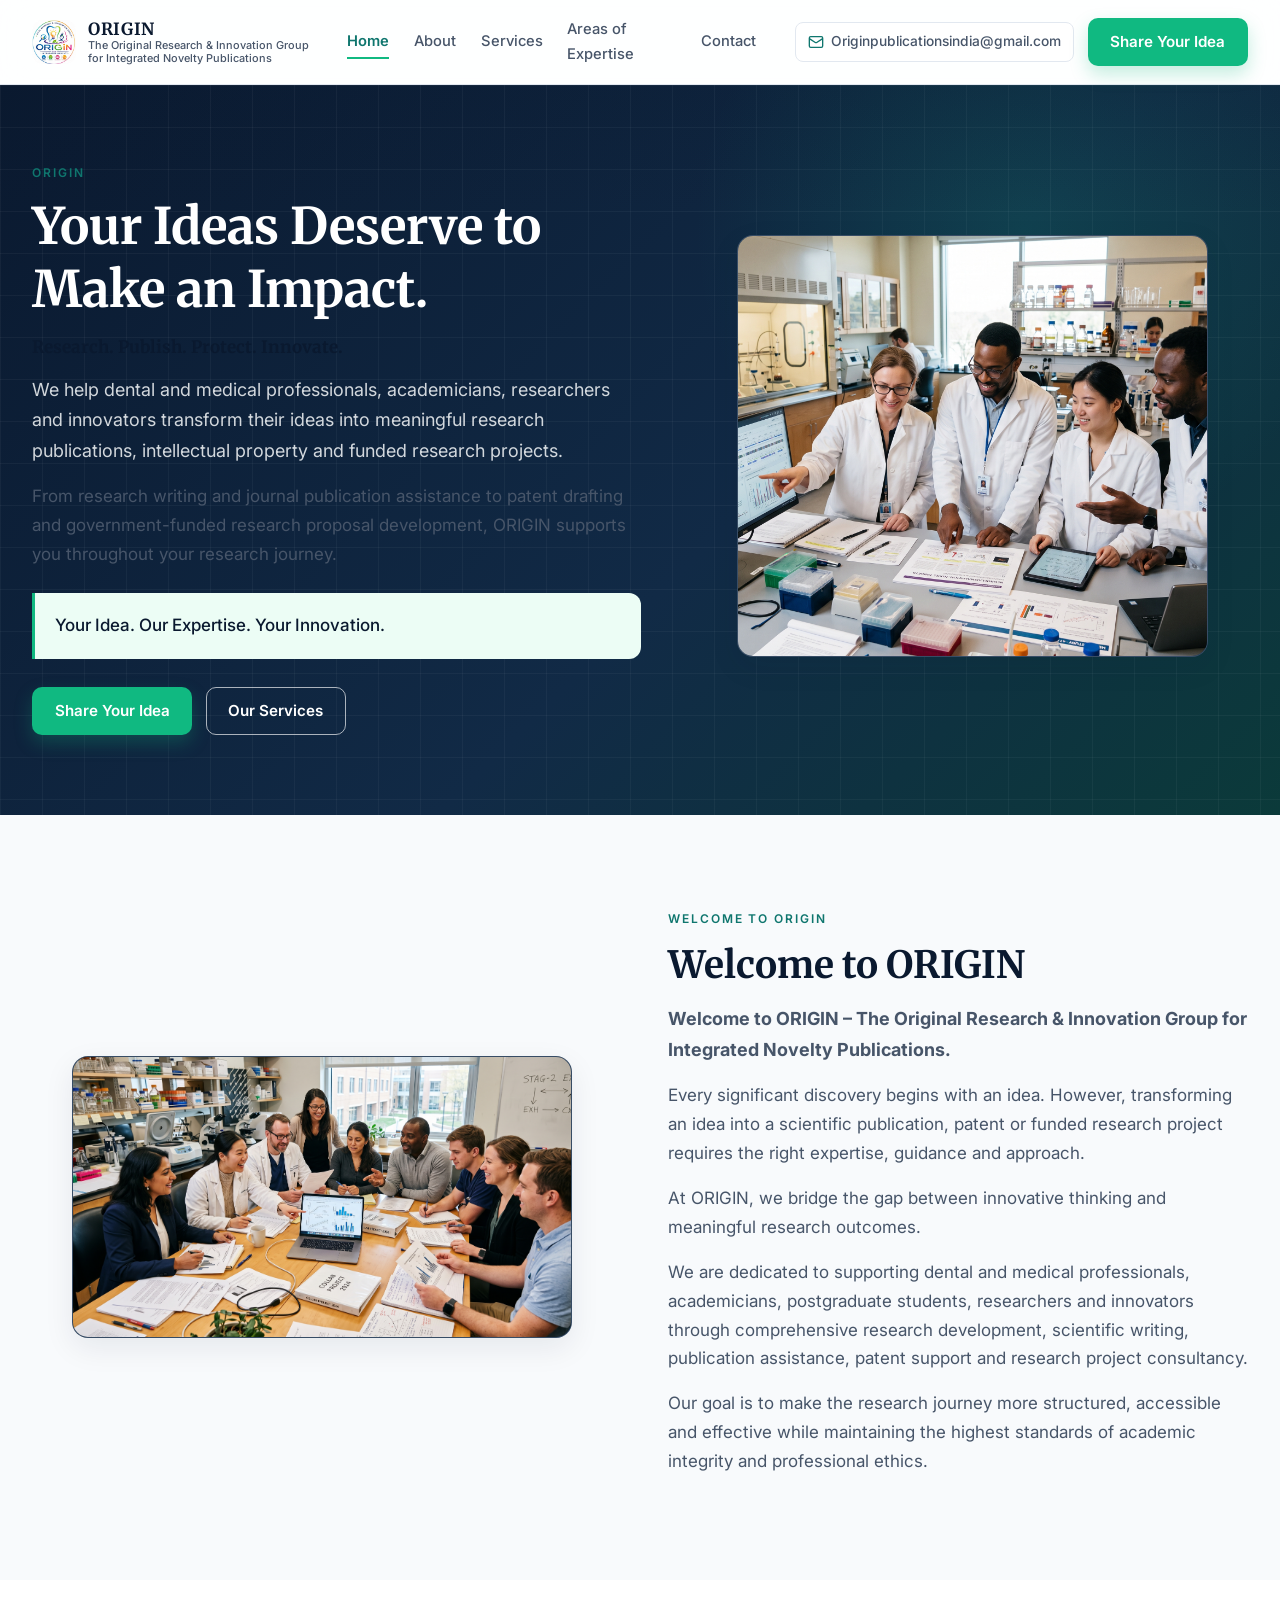
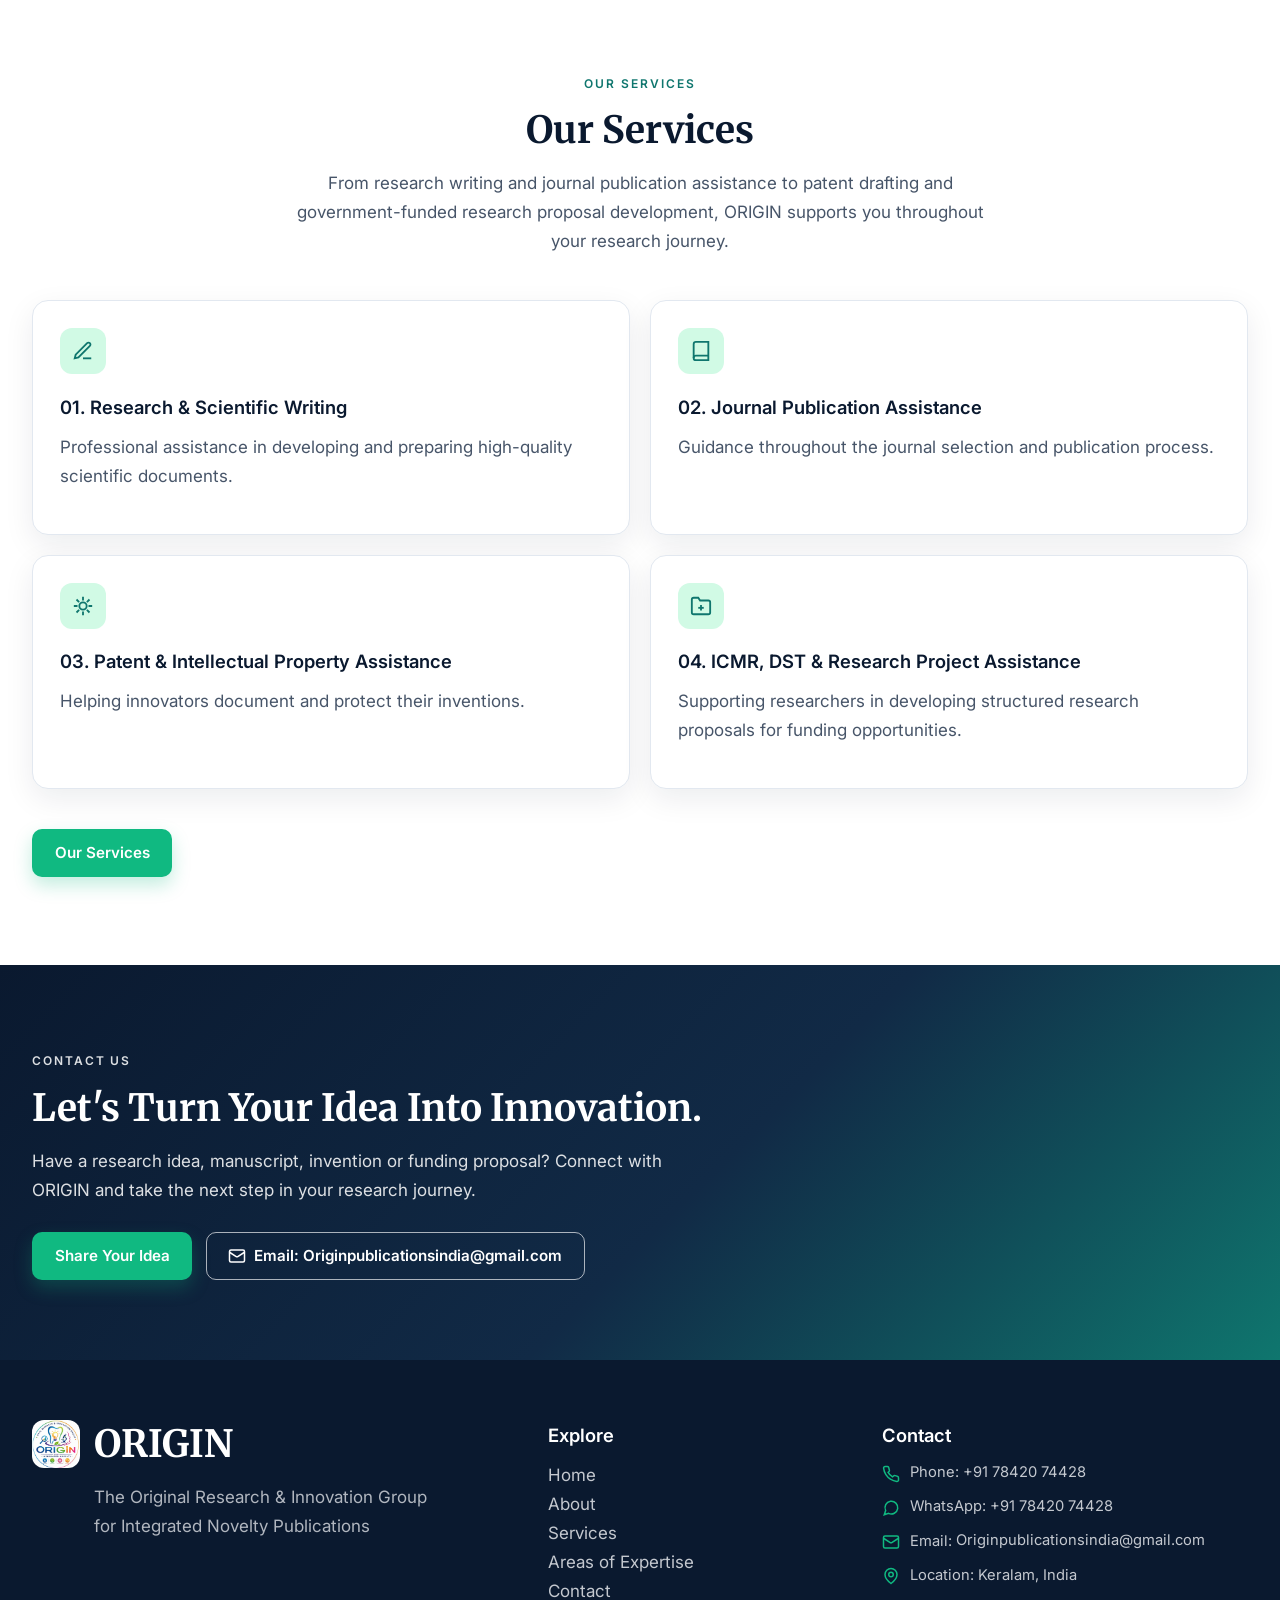
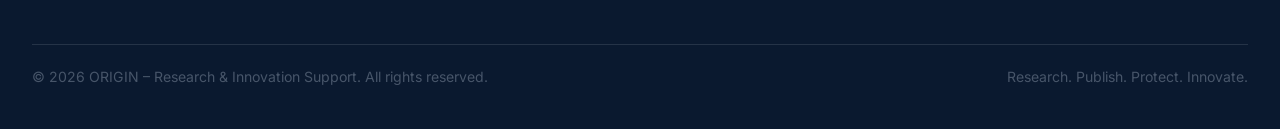
==== commit 4002c49a: "Update ORIGIN website content and UI" ====
--- a/index.html
+++ b/index.html
@@ -38,7 +38,16 @@
                     <li><a href="expertise.html">Areas of Expertise</a></li>
                     <li><a href="contact.html">Contact</a></li>
                 </ul>
-                <a class="btn btn-primary nav-cta" href="contact.html">Share Your Idea</a>
+                <div class="nav-actions">
+                    <a class="header-email" href="mailto:Originpublicationsindia@gmail.com" title="Email ORIGIN Publications India: Originpublicationsindia@gmail.com" aria-label="Official Email: Originpublicationsindia@gmail.com">
+                        <svg class="header-email-icon" viewBox="0 0 24 24" fill="none" stroke="currentColor" stroke-width="2" aria-hidden="true">
+                            <rect width="20" height="16" x="2" y="4" rx="2"></rect>
+                            <path d="m22 7-8.97 5.7a1.94 1.94 0 0 1-2.06 0L2 7"></path>
+                        </svg>
+                        <span class="header-email-text">Originpublicationsindia@gmail.com</span>
+                    </a>
+                    <a class="btn btn-primary nav-cta" href="contact.html">Share Your Idea</a>
+                </div>
             </nav>
         </div>
     </header>
@@ -134,6 +143,10 @@
                 <p>Have a research idea, manuscript, invention or funding proposal? Connect with ORIGIN and take the next step in your research journey.</p>
                 <div class="cta-actions">
                     <a class="btn btn-primary" href="contact.html">Share Your Idea</a>
+                    <a class="btn btn-secondary" href="mailto:Originpublicationsindia@gmail.com?subject=ORIGIN%20Publications%20%E2%80%93%20Research%20Inquiry&amp;body=Dear%20ORIGIN%20Publications%20Team%2C%0A%0AI%20would%20like%20to%20inquire%20about%20your%20research%20and%20publication%20services.%0A%0APlease%20provide%20further%20information.%0A%0AThank%20you.">
+                        <svg viewBox="0 0 24 24" width="18" height="18" fill="none" stroke="currentColor" stroke-width="2" aria-hidden="true"><rect width="20" height="16" x="2" y="4" rx="2"></rect><path d="m22 7-8.97 5.7a1.94 1.94 0 0 1-2.06 0L2 7"></path></svg>
+                        Email: Originpublicationsindia@gmail.com
+                    </a>
                 </div>
             </div>
         </section>
@@ -163,10 +176,22 @@
             <div>
                 <h3>Contact</h3>
                 <ul class="footer-contact">
-                    <li>Phone: <a href="tel:+917842074428">+91 78420 74428</a></li>
-                    <li>WhatsApp: <a href="https://wa.me/917842074428" target="_blank" rel="noopener noreferrer">+91 78420 74428</a></li>
-                    <li>Email: <span class="placeholder-note">Add your official email address</span></li>
-                    <li>Location: Keralam, India</li>
+                    <li class="footer-contact-item">
+                        <svg class="footer-contact-icon" viewBox="0 0 24 24" fill="none" stroke="currentColor" stroke-width="2" aria-hidden="true"><path d="M22 16.92v3a2 2 0 0 1-2.18 2 19.79 19.79 0 0 1-8.63-3.07 19.5 19.5 0 0 1-6-6 19.79 19.79 0 0 1-3.07-8.67A2 2 0 0 1 4.11 2h3a2 2 0 0 1 2 1.72 12.84 12.84 0 0 0 .7 2.81 2 2 0 0 1-.45 2.11L8.09 9.91a16 16 0 0 0 6 6l1.27-1.27a2 2 0 0 1 2.11-.45 12.84 12.84 0 0 0 2.81.7A2 2 0 0 1 22 16.92z"></path></svg>
+                        <span>Phone: <a href="tel:+917842074428">+91 78420 74428</a></span>
+                    </li>
+                    <li class="footer-contact-item">
+                        <svg class="footer-contact-icon" viewBox="0 0 24 24" fill="none" stroke="currentColor" stroke-width="2" aria-hidden="true"><path d="m3 21 1.9-5.7a8.5 8.5 0 1 1 3.8 3.8z"></path></svg>
+                        <span>WhatsApp: <a href="https://wa.me/917842074428" target="_blank" rel="noopener noreferrer">+91 78420 74428</a></span>
+                    </li>
+                    <li class="footer-contact-item footer-email-item">
+                        <svg class="footer-contact-icon" viewBox="0 0 24 24" fill="none" stroke="currentColor" stroke-width="2" aria-hidden="true"><rect width="20" height="16" x="2" y="4" rx="2"></rect><path d="m22 7-8.97 5.7a1.94 1.94 0 0 1-2.06 0L2 7"></path></svg>
+                        <span>Email: <a href="mailto:Originpublicationsindia@gmail.com" class="footer-email-link">Originpublicationsindia@gmail.com</a></span>
+                    </li>
+                    <li class="footer-contact-item">
+                        <svg class="footer-contact-icon" viewBox="0 0 24 24" fill="none" stroke="currentColor" stroke-width="2" aria-hidden="true"><path d="M20 10c0 6-8 12-8 12s-8-6-8-12a8 8 0 0 1 16 0Z"></path><circle cx="12" cy="10" r="3"></circle></svg>
+                        <span>Location: Keralam, India</span>
+                    </li>
                 </ul>
             </div>
         </div>
--- a/css/style.css
+++ b/css/style.css
@@ -385,6 +385,48 @@
     white-space: nowrap;
 }
 
+.nav-actions {
+    display: flex;
+    align-items: center;
+    gap: 0.85rem;
+    flex-shrink: 0;
+}
+
+.header-email {
+    display: inline-flex;
+    align-items: center;
+    gap: 0.45rem;
+    padding: 0.45rem 0.75rem;
+    font-size: 0.86rem;
+    font-weight: 500;
+    color: var(--muted);
+    border: 1px solid var(--border);
+    border-radius: 8px;
+    background: var(--white);
+    transition: color var(--ease), border-color var(--ease), background var(--ease), box-shadow var(--ease);
+    text-decoration: none;
+    white-space: nowrap;
+}
+
+.header-email:hover,
+.header-email:focus-visible {
+    color: var(--teal);
+    border-color: var(--teal);
+    background: #f0fdfa;
+    box-shadow: 0 2px 6px rgba(15, 118, 110, 0.08);
+}
+
+.header-email-icon {
+    width: 16px;
+    height: 16px;
+    flex-shrink: 0;
+    color: var(--teal);
+}
+
+.header-email-text {
+    display: inline;
+}
+
 .nav-overlay {
     display: none;
 }
@@ -923,6 +965,90 @@
     gap: 1rem;
 }
 
+.contact-email-card {
+    border-left: 4px solid var(--teal);
+}
+
+.contact-email-val {
+    font-size: 1.12rem;
+    word-break: break-all;
+    margin-bottom: 0.6rem;
+}
+
+.email-link {
+    color: var(--teal);
+    text-decoration: none;
+    transition: color var(--ease);
+}
+
+.email-link:hover,
+.email-link:focus-visible {
+    color: var(--accent);
+    text-decoration: underline;
+}
+
+.card-actions-row {
+    display: flex;
+    flex-wrap: wrap;
+    gap: 0.65rem;
+    margin-top: 1rem;
+    align-items: center;
+}
+
+.btn-sm {
+    min-height: 40px;
+    padding: 0.45rem 0.95rem;
+    font-size: 0.88rem;
+    border-radius: 8px;
+}
+
+.copy-email-btn {
+    display: inline-flex;
+    align-items: center;
+    gap: 0.45rem;
+    transition: background var(--ease), border-color var(--ease), color var(--ease);
+}
+
+.copy-email-btn.is-copied {
+    background: #ECFDF5;
+    border-color: var(--accent);
+    color: var(--teal);
+}
+
+.email-templates-box {
+    background: var(--white);
+    border: 1px solid var(--border);
+    border-radius: var(--radius);
+    padding: 1.25rem 1.4rem;
+    box-shadow: var(--shadow);
+    margin-top: 1.25rem;
+}
+
+.template-links-list {
+    list-style: none;
+    margin: 0.65rem 0 0;
+    padding: 0;
+    display: flex;
+    flex-direction: column;
+    gap: 0.55rem;
+}
+
+.template-links-list a {
+    display: inline-flex;
+    align-items: center;
+    gap: 0.35rem;
+    font-size: 0.88rem;
+    font-weight: 500;
+    color: var(--teal);
+    transition: color var(--ease), transform var(--ease);
+}
+
+.template-links-list a:hover,
+.template-links-list a:focus-visible {
+    color: var(--accent);
+    transform: translateX(3px);
+}
+
 .placeholder-note {
     display: inline-block;
     margin-top: 0.4rem;
@@ -936,6 +1062,12 @@
     border-radius: 6px;
 }
 
+.form-intro {
+    font-size: 0.95rem;
+    color: var(--muted);
+    margin-bottom: 1.25rem;
+}
+
 .form {
     display: grid;
     gap: 1rem;
@@ -979,17 +1111,55 @@
     min-height: 1.1em;
 }
 
+.form-actions-group {
+    display: flex;
+    flex-wrap: wrap;
+    gap: 0.85rem;
+    align-items: center;
+}
+
+.text-link {
+    color: var(--teal);
+    text-decoration: underline;
+    font-weight: 500;
+}
+
+.text-link:hover,
+.text-link:focus-visible {
+    color: var(--accent);
+}
+
 .form-status {
     display: none;
-    padding: 1rem 1.1rem;
+    padding: 1rem 1.15rem;
     border-radius: 12px;
     background: #ECFDF5;
     border: 1px solid #A7F3D0;
     color: var(--primary);
+    font-size: 0.95rem;
+    line-height: 1.6;
 }
 
 .form-status.is-visible {
     display: block;
+}
+
+.form-status.form-status-success {
+    background: #ECFDF5;
+    border-color: #A7F3D0;
+    color: var(--primary);
+}
+
+.form-status.form-status-error {
+    background: #FEF2F2;
+    border-color: #FECACA;
+    color: #991B1B;
+}
+
+.status-email-link {
+    color: inherit;
+    text-decoration: underline;
+    font-weight: 600;
 }
 
 /* --------------------------------------------------------------------------
@@ -1039,16 +1209,46 @@
     padding: 0;
 }
 
+.footer-contact {
+    display: flex;
+    flex-direction: column;
+    gap: 0.75rem;
+}
+
+.footer-contact-item {
+    display: flex;
+    align-items: flex-start;
+    gap: 0.65rem;
+    line-height: 1.5;
+    font-size: 0.92rem;
+}
+
+.footer-contact-icon {
+    width: 18px;
+    height: 18px;
+    flex-shrink: 0;
+    margin-top: 0.2rem;
+    color: var(--accent);
+}
+
+.footer-email-link {
+    color: rgba(248, 250, 252, 0.92);
+    word-break: break-all;
+    transition: color var(--ease);
+}
+
 .footer-links a,
 .footer-contact a {
     color: rgba(248, 250, 252, 0.78);
-    display: inline-block;
-    padding: 0.25rem 0;
+    display: inline;
+    padding: 0.15rem 0;
 }
 
 .footer-links a:hover,
-.footer-contact a:hover {
+.footer-contact a:hover,
+.footer-email-link:hover {
     color: #6ee7b7;
+    text-decoration: underline;
 }
 
 .footer-contact li {
@@ -1114,6 +1314,16 @@
 
     .hero-visual .media-frame img {
         min-height: 320px;
+    }
+}
+
+@media (max-width: 1250px) and (min-width: 861px) {
+    .header-email-text {
+        display: none;
+    }
+    .header-email {
+        padding: 0.55rem;
+        border-radius: 8px;
     }
 }
 
@@ -1157,7 +1367,8 @@
         align-items: stretch;
         gap: 0;
         padding: 6rem 0 2rem;
-        overflow: hidden;
+        overflow-y: auto;
+        overflow-x: hidden;
         transform: none;
         transition: width 0.28s ease, padding 0.28s ease, visibility 0s linear 0.28s;
         box-shadow: none;
@@ -1186,8 +1397,28 @@
         font-size: 1.05rem;
     }
 
+    .nav-actions {
+        flex-direction: column;
+        align-items: stretch;
+        gap: 0.75rem;
+        margin-top: 1.25rem;
+        padding-top: 1.25rem;
+        border-top: 1px solid var(--border);
+    }
+
+    .header-email {
+        justify-content: center;
+        padding: 0.75rem 1rem;
+        font-size: 0.88rem;
+    }
+
+    .header-email-text {
+        display: inline !important;
+        word-break: break-all;
+    }
+
     .nav-cta {
-        margin-top: 1rem;
+        margin-top: 0;
         width: 100%;
     }
 
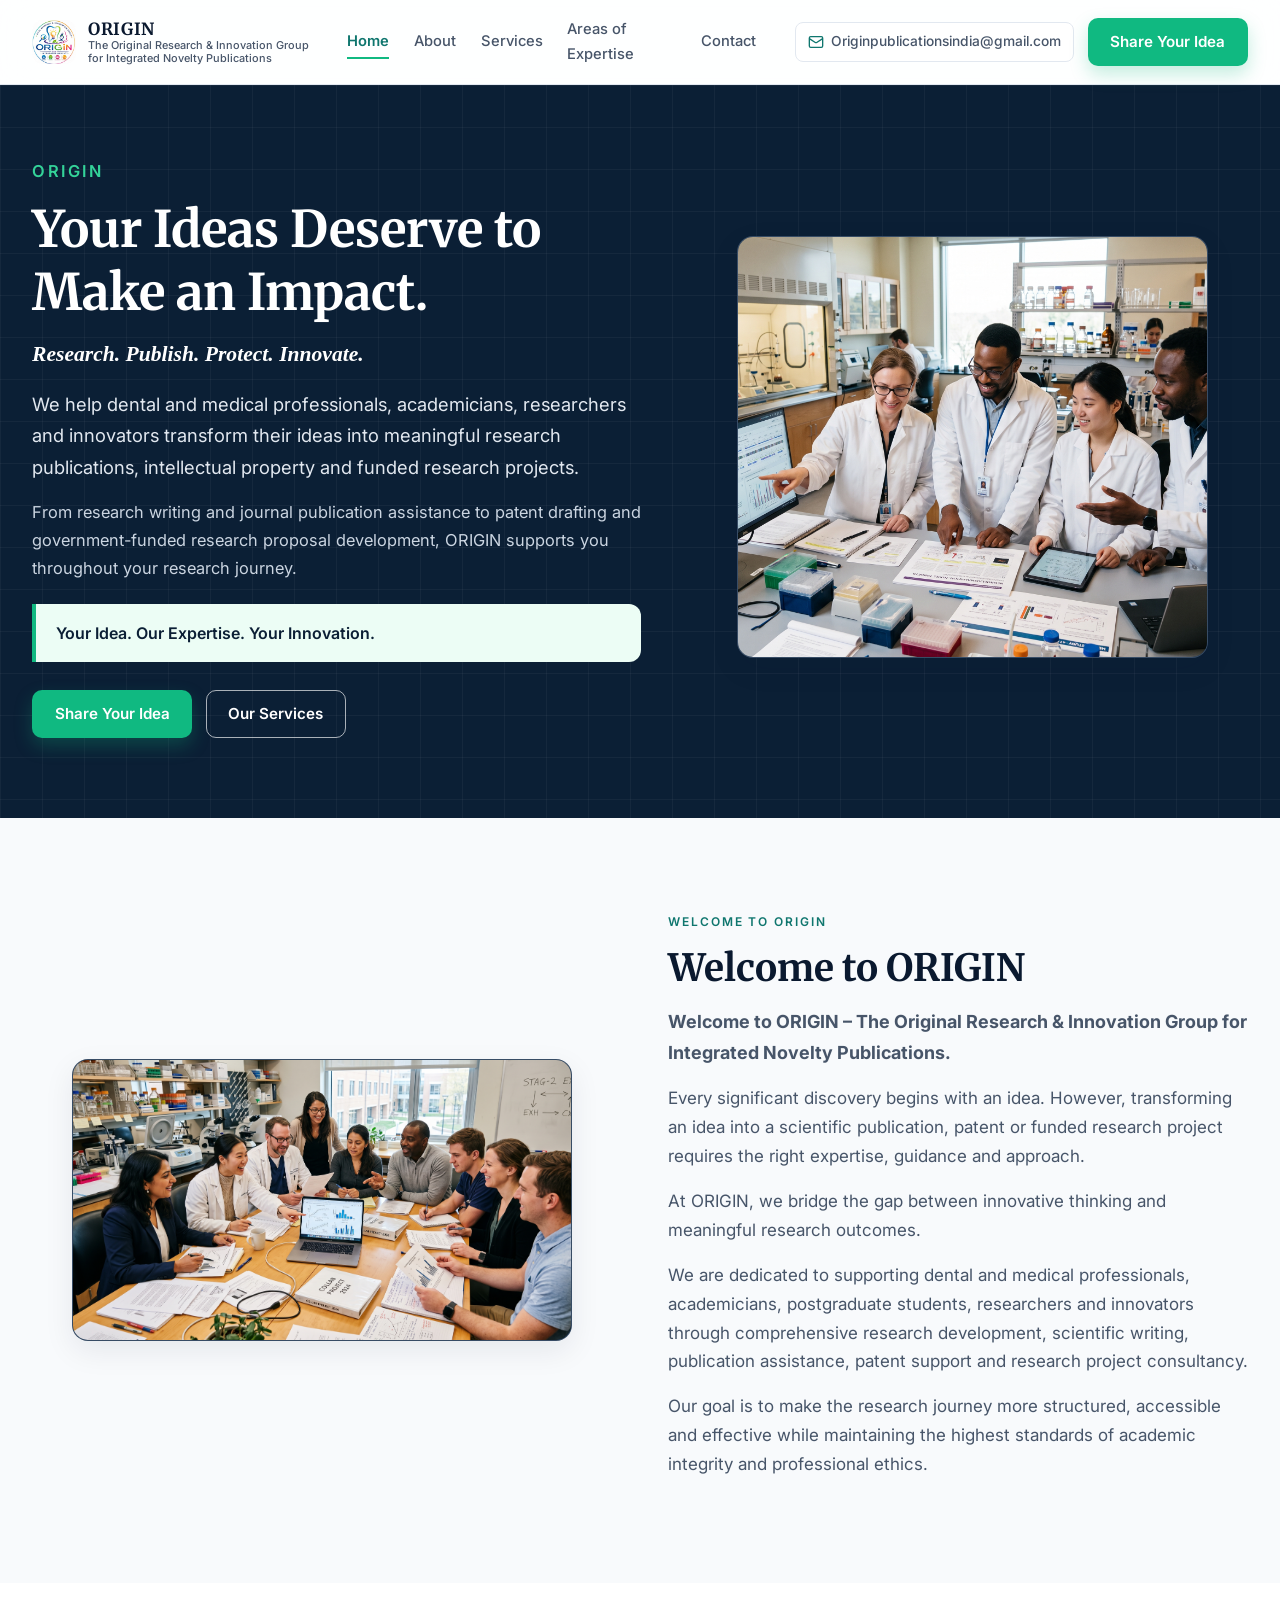
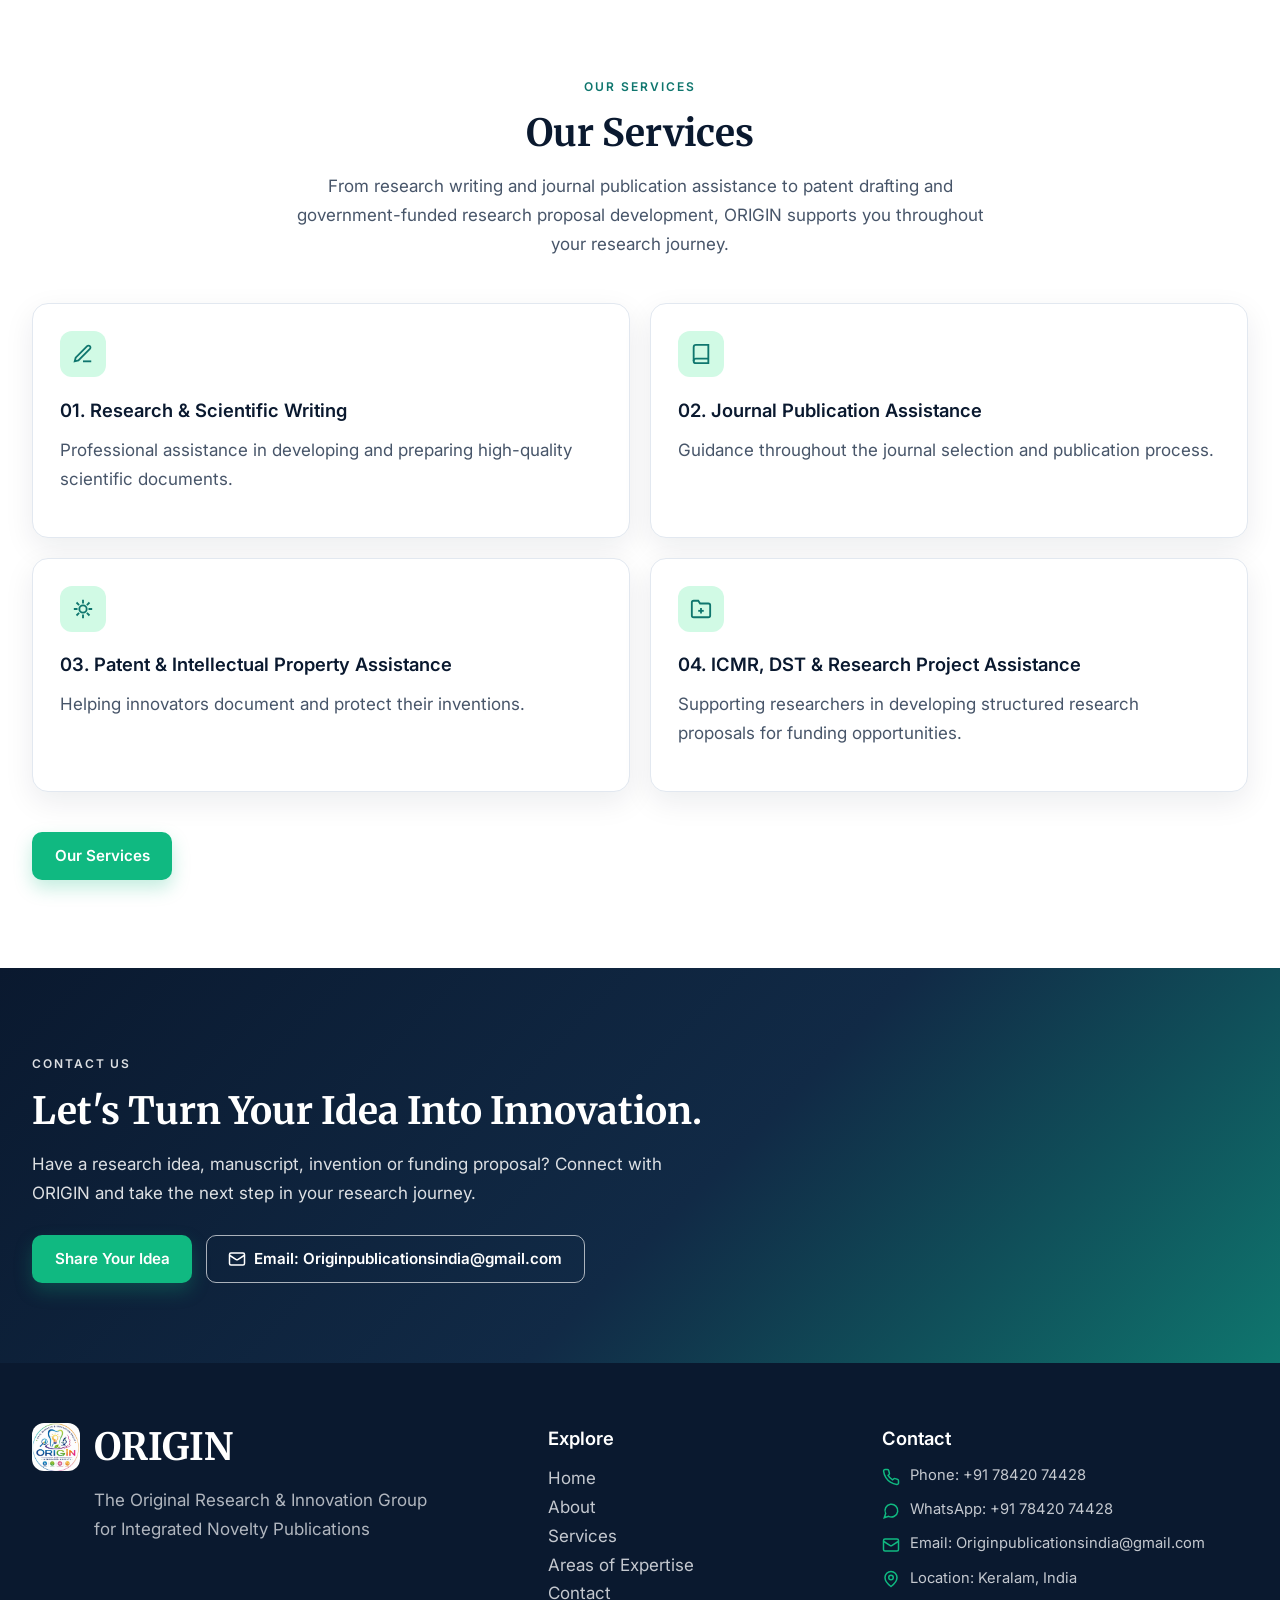
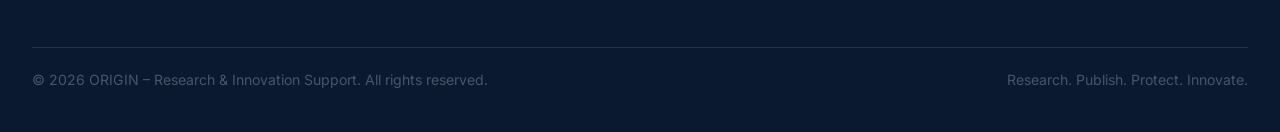
==== commit cf4065e6: "Final Commit" ====
--- a/index.html
+++ b/index.html
@@ -61,7 +61,7 @@
                     <h1 id="hero-heading">Your Ideas Deserve to Make an Impact.</h1>
                     <p class="editorial">Research. Publish. Protect. Innovate.</p>
                     <p class="lede">We help dental and medical professionals, academicians, researchers and innovators transform their ideas into meaningful research publications, intellectual property and funded research projects.</p>
-                    <p>From research writing and journal publication assistance to patent drafting and government-funded research proposal development, ORIGIN supports you throughout your research journey.</p>
+                    <p class="hero-desc">From research writing and journal publication assistance to patent drafting and government-funded research proposal development, ORIGIN supports you throughout your research journey.</p>
                     <p class="highlight-box">Your Idea. Our Expertise. Your Innovation.</p>
                     <div class="hero-actions">
                         <a class="btn btn-primary" href="contact.html">Share Your Idea</a>
--- a/css/style.css
+++ b/css/style.css
@@ -438,10 +438,8 @@
 .hero,
 .page-hero {
     width: 100%;
-    background:
-        linear-gradient(180deg, rgba(10, 25, 47, 0.15), transparent 18%),
-        radial-gradient(circle at 80% 20%, rgba(16, 185, 129, 0.16), transparent 28%),
-        linear-gradient(135deg, var(--primary) 0%, var(--secondary) 58%, #0b3a3a 100%);
+    background-color: #0B1F35;
+    background: #0B1F35;
     color: var(--white);
 }
 
@@ -480,19 +478,76 @@
     min-width: 0;
 }
 
+.hero-copy {
+    position: relative;
+    z-index: 1;
+}
+
+.hero .eyebrow,
+.page-hero .eyebrow {
+    color: #34D399;
+}
+
 .hero h1,
 .page-hero h1 {
-    color: var(--white);
+    color: #FFFFFF;
+}
+
+.hero .editorial {
+    font-family: var(--font-editorial);
+    font-size: clamp(1.15rem, 2vw, 1.35rem);
+    font-weight: 700;
+    font-style: italic;
+    line-height: 1.35;
+    color: #FFFFFF;
+    margin: 0 0 1.25rem;
 }
 
 .hero .lede,
 .page-hero .lede {
-    color: rgba(248, 250, 252, 0.84);
+    font-size: clamp(1.05rem, 1.6vw, 1.15rem);
+    line-height: 1.7;
+    color: #E2E8F0;
+    margin: 0 0 1rem;
+}
+
+.hero .hero-desc,
+.hero-copy p {
+    color: #CBD5E1;
+    font-size: 1.025rem;
+    line-height: 1.7;
+    margin: 0 0 1.25rem;
+}
+
+.hero-copy .eyebrow {
+    color: #34D399;
+    margin-bottom: 0.75rem;
+}
+
+.hero-copy .editorial {
+    color: #FFFFFF;
+}
+
+.hero-copy .lede {
+    color: #E2E8F0;
+}
+
+.hero-copy .highlight-box {
+    margin-top: 1.35rem;
+    margin-bottom: 0;
+    padding: 1.05rem 1.25rem;
+    border-left: 4px solid var(--accent);
+    background: #ECFDF5;
+    border-radius: 0 12px 12px 0;
+    color: #0B1F35;
+    font-weight: 600;
+    font-size: 1rem;
+    line-height: 1.5;
 }
 
 .hero em {
     font-style: italic;
-    color: #a7f3d0;
+    color: #34D399;
 }
 
 .page-hero {
@@ -589,11 +644,12 @@
 .highlight-box {
     margin-top: 1.5rem;
     padding: 1.15rem 1.25rem;
-    border-left: 3px solid var(--accent);
+    border-left: 4px solid var(--accent);
     background: #ECFDF5;
     border-radius: 0 12px 12px 0;
-    color: var(--primary);
-    font-weight: 500;
+    color: #0B1F35;
+    font-weight: 600;
+    line-height: 1.55;
 }
 
 /* --------------------------------------------------------------------------
@@ -1331,6 +1387,15 @@
     .hero-grid,
     .split {
         grid-template-columns: 1fr;
+    }
+
+    .hero {
+        min-height: 0;
+        padding: 3.5rem 0 4rem;
+    }
+
+    .hero-grid {
+        gap: 2.5rem;
     }
 }
 
@@ -1440,7 +1505,35 @@
 
     .hero {
         min-height: 0;
-        padding: 2.8rem 0 3.2rem;
+        padding: 2.75rem 0 3.25rem;
+    }
+
+    .hero-grid {
+        gap: 2rem;
+    }
+
+    .hero .editorial {
+        font-size: 1.15rem;
+        margin-bottom: 1rem;
+    }
+
+    .hero .lede {
+        font-size: 1.05rem;
+        line-height: 1.65;
+        margin-bottom: 0.85rem;
+    }
+
+    .hero .hero-desc,
+    .hero-copy p {
+        font-size: 0.98rem;
+        line-height: 1.65;
+        margin-bottom: 1rem;
+    }
+
+    .hero-copy .highlight-box {
+        padding: 0.85rem 1rem;
+        font-size: 0.95rem;
+        margin-top: 1.15rem;
     }
 
     .card-grid,
@@ -1468,6 +1561,58 @@
 
     .footer-grid {
         gap: 1.6rem;
+    }
+}
+
+@media (max-width: 480px) {
+    .container {
+        width: min(100% - 2rem, var(--max));
+    }
+
+    .hero {
+        padding: 2.25rem 0 2.75rem;
+    }
+
+    .hero h1 {
+        font-size: clamp(1.75rem, 7vw, 2.15rem);
+        line-height: 1.22;
+        margin-bottom: 0.75rem;
+    }
+
+    .hero .editorial {
+        font-size: 1.05rem;
+        margin-bottom: 0.9rem;
+        line-height: 1.4;
+    }
+
+    .hero .lede {
+        font-size: 1rem;
+        line-height: 1.6;
+        margin-bottom: 0.8rem;
+    }
+
+    .hero .hero-desc,
+    .hero-copy p {
+        font-size: 0.92rem;
+        line-height: 1.6;
+        margin-bottom: 0.9rem;
+    }
+
+    .hero-copy .highlight-box {
+        padding: 0.8rem 0.95rem;
+        font-size: 0.9rem;
+        line-height: 1.45;
+        margin-top: 1rem;
+    }
+
+    .hero-actions {
+        flex-direction: column;
+        align-items: stretch;
+        gap: 0.75rem;
+    }
+
+    .hero-actions .btn {
+        width: 100%;
     }
 }
 
